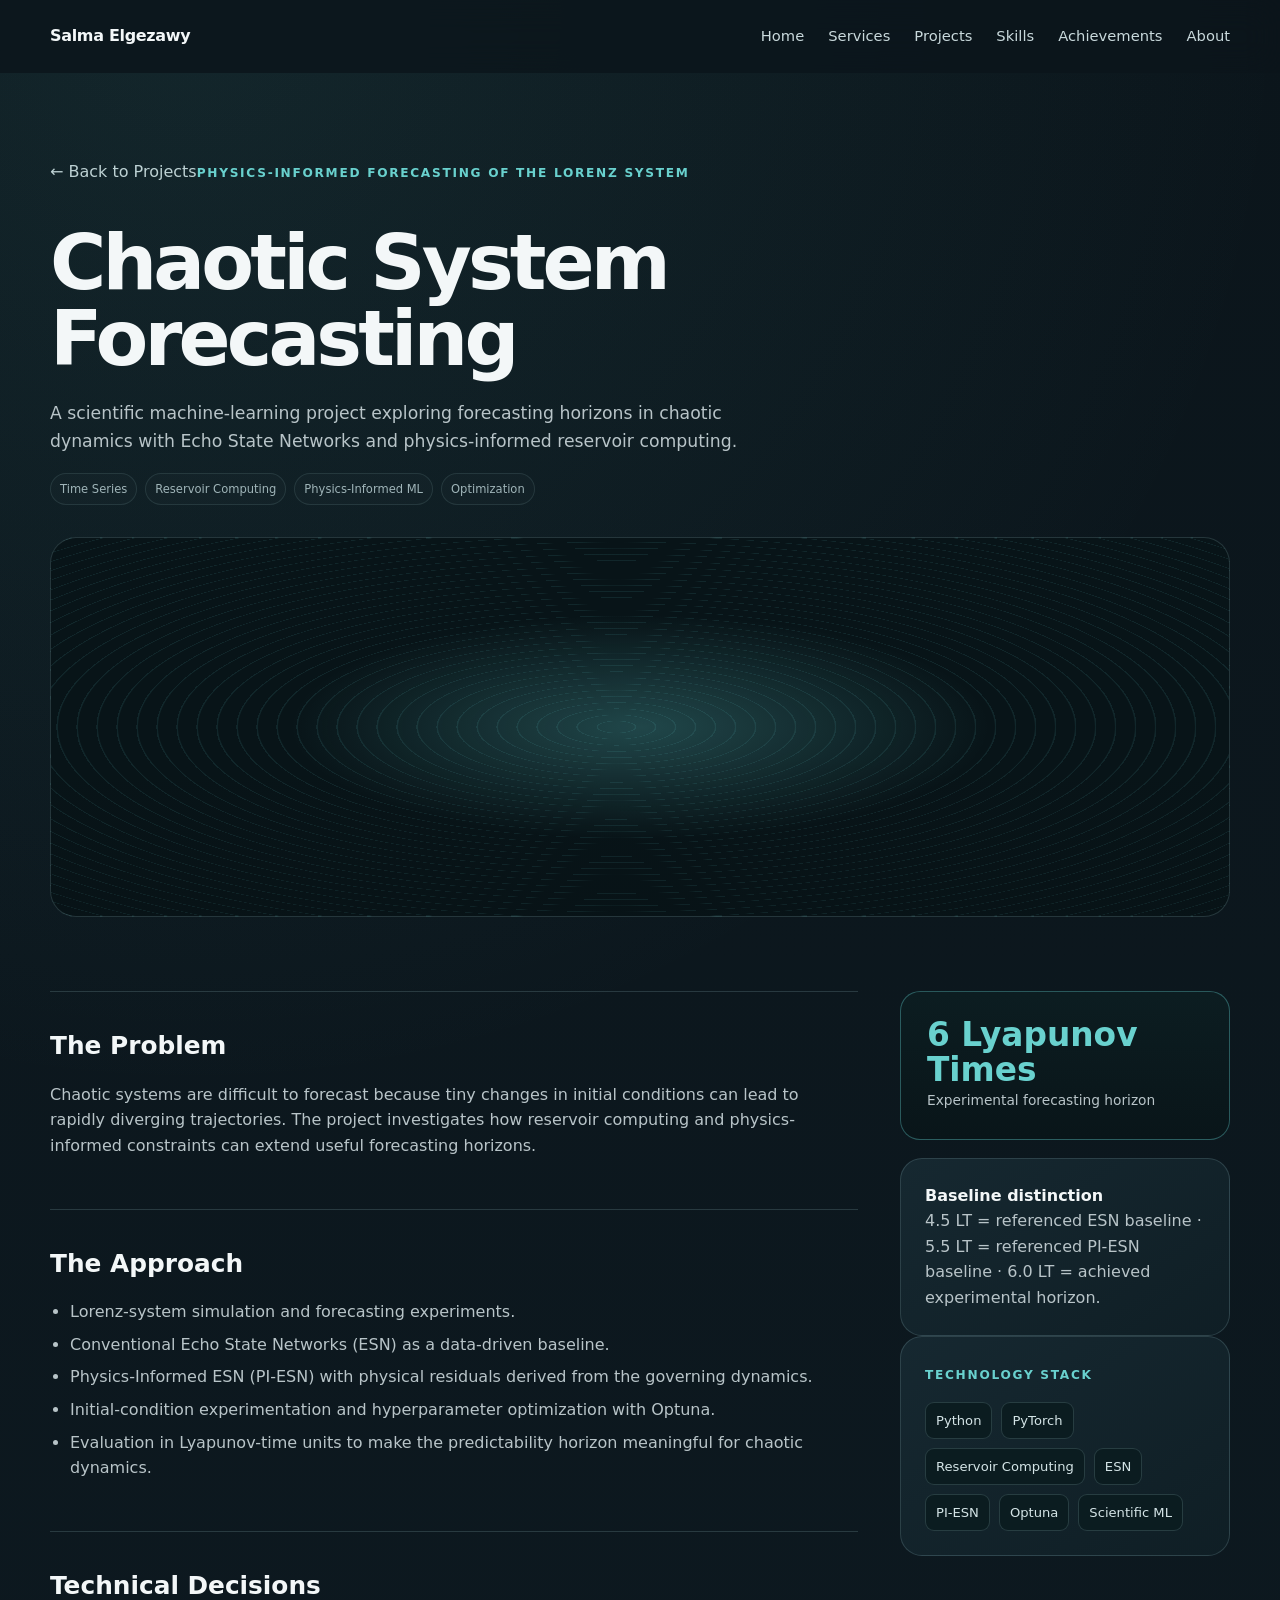
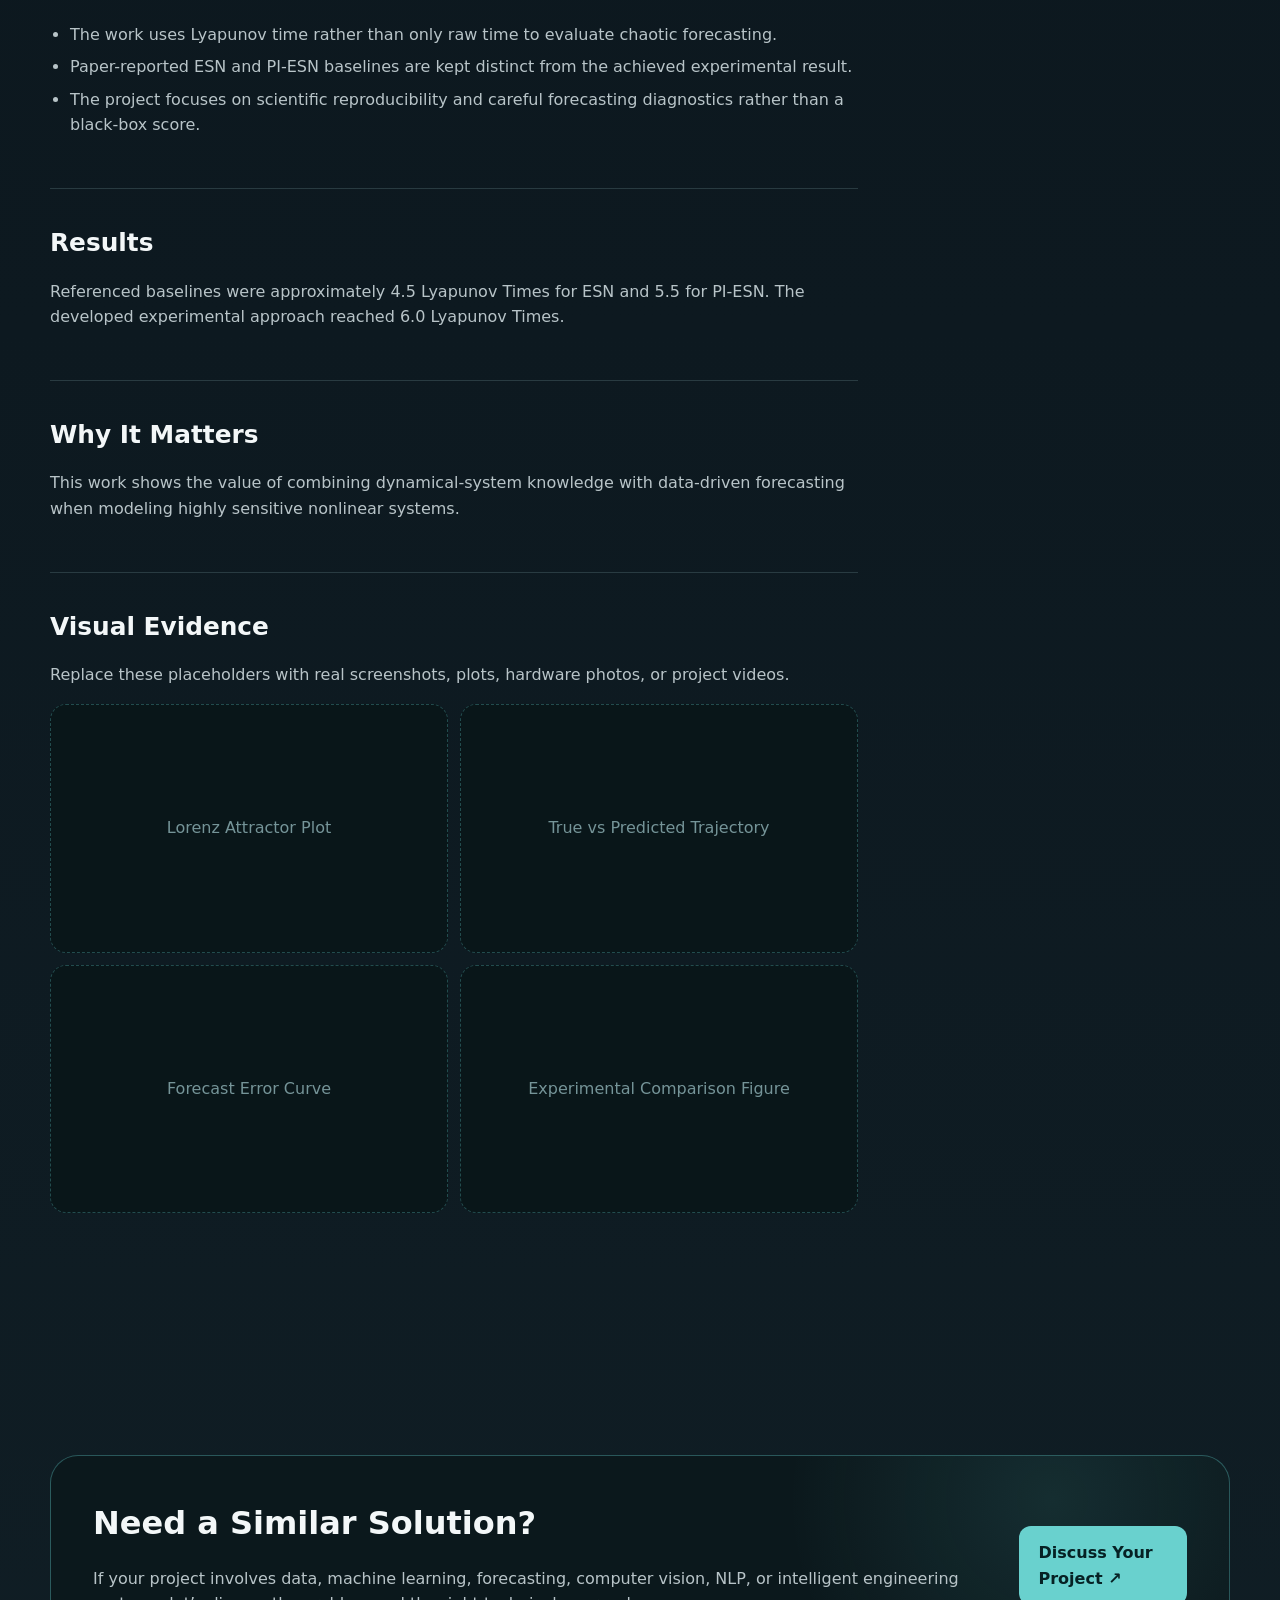
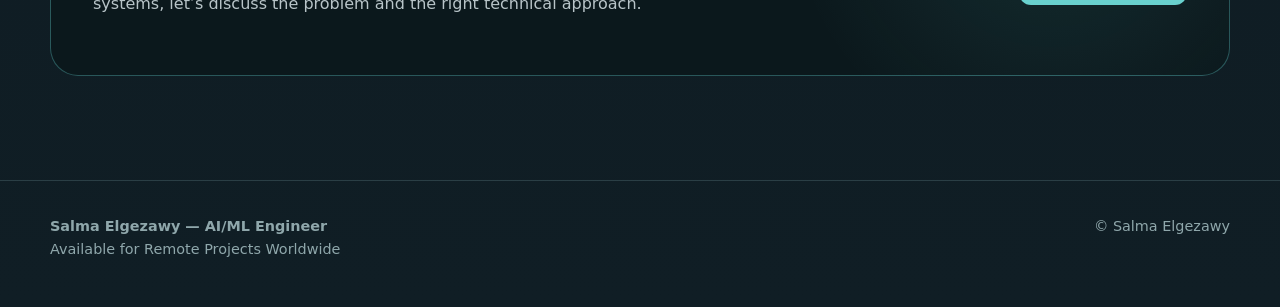
==== projects/chaotic-system-forecasting.html @ a3fce144 "Add complete portfolio website" ====
<!doctype html>
<html lang="en">
<head>
<meta charset="utf-8">
<meta name="viewport" content="width=device-width, initial-scale=1">
<title>Chaotic System Forecasting | Salma Elgezawy</title>
<meta name="description" content="A scientific machine-learning project exploring forecasting horizons in chaotic dynamics with Echo State Networks and physics-informed reservoir computing.">
<meta property="og:title" content="Chaotic System Forecasting | Salma Elgezawy">
<meta property="og:description" content="A scientific machine-learning project exploring forecasting horizons in chaotic dynamics with Echo State Networks and physics-informed reservoir computing.">
<meta property="og:type" content="website">
<meta name="theme-color" content="#071013">
<link rel="stylesheet" href="../assets/style.css">
</head>
<body>
<nav class="nav"><div class="container nav-inner">
<a class="brand" href="../index.html#home">Salma Elgezawy</a>
<button class="menu-btn" aria-label="Toggle navigation">Menu</button>
<div class="nav-links">
<a href="../index.html#home">Home</a><a href="../index.html#services">Services</a><a href="../index.html#projects">Projects</a><a href="../index.html#skills">Skills</a><a href="../index.html#achievements">Achievements</a><a href="../index.html#about">About</a>
</div></div></nav><main><section class="case-head"><div class="container"><a class="back" href="../index.html#projects">← Back to Projects</a><span class="eyebrow">Physics-Informed Forecasting of the Lorenz System</span><h1>Chaotic System Forecasting</h1><p class="lead">A scientific machine-learning project exploring forecasting horizons in chaotic dynamics with Echo State Networks and physics-informed reservoir computing.</p><div class="tags"><span class="tag">Time Series</span><span class="tag">Reservoir Computing</span><span class="tag">Physics-Informed ML</span><span class="tag">Optimization</span></div><div class="case-visual cover cover-chaos"></div></div></section>
<section class="section" style="padding-top:30px"><div class="container case-layout"><div><section class="case-section"><h2>The Problem</h2><p class="muted">Chaotic systems are difficult to forecast because tiny changes in initial conditions can lead to rapidly diverging trajectories. The project investigates how reservoir computing and physics-informed constraints can extend useful forecasting horizons.</p></section><section class="case-section"><h2>The Approach</h2><ul><li>Lorenz-system simulation and forecasting experiments.</li><li>Conventional Echo State Networks (ESN) as a data-driven baseline.</li><li>Physics-Informed ESN (PI-ESN) with physical residuals derived from the governing dynamics.</li><li>Initial-condition experimentation and hyperparameter optimization with Optuna.</li><li>Evaluation in Lyapunov-time units to make the predictability horizon meaningful for chaotic dynamics.</li></ul></section><section class="case-section"><h2>Technical Decisions</h2><ul><li>The work uses Lyapunov time rather than only raw time to evaluate chaotic forecasting.</li><li>Paper-reported ESN and PI-ESN baselines are kept distinct from the achieved experimental result.</li><li>The project focuses on scientific reproducibility and careful forecasting diagnostics rather than a black-box score.</li></ul></section><section class="case-section"><h2>Results</h2><p class="muted">Referenced baselines were approximately 4.5 Lyapunov Times for ESN and 5.5 for PI-ESN. The developed experimental approach reached 6.0 Lyapunov Times.</p></section><section class="case-section"><h2>Why It Matters</h2><p class="muted">This work shows the value of combining dynamical-system knowledge with data-driven forecasting when modeling highly sensitive nonlinear systems.</p></section><section class="case-section"><h2>Visual Evidence</h2><p class="muted">Replace these placeholders with real screenshots, plots, hardware photos, or project videos.</p><div class="media-grid"><div class="media-ph">Lorenz Attractor Plot</div><div class="media-ph">True vs Predicted Trajectory</div><div class="media-ph">Forecast Error Curve</div><div class="media-ph">Experimental Comparison Figure</div></div></section></div><aside class="sidebar"><div class="metric"><strong>6 Lyapunov Times</strong><span>Experimental forecasting horizon</span></div><div class="card" style="margin-top:14px"><strong>Baseline distinction</strong><p class="muted">4.5 LT = referenced ESN baseline · 5.5 LT = referenced PI-ESN baseline · 6.0 LT = achieved experimental horizon.</p></div><div class="card"><span class="eyebrow">Technology Stack</span><div class="chips"><span class="chip">Python</span><span class="chip">PyTorch</span><span class="chip">Reservoir Computing</span><span class="chip">ESN</span><span class="chip">PI-ESN</span><span class="chip">Optuna</span><span class="chip">Scientific ML</span></div></div></aside></div></section>
<section class="section"><div class="container"><div class="cta"><div><h2>Need a Similar Solution?</h2><p class="muted">If your project involves data, machine learning, forecasting, computer vision, NLP, or intelligent engineering systems, let’s discuss the problem and the right technical approach.</p></div><a class="btn btn-primary" href="https://golance.com/freelancer/salma.elgezawy" target="_blank" rel="noopener">Discuss Your Project ↗</a></div></div></section></main>
<footer class="footer"><div class="container footer-inner"><div><strong>Salma Elgezawy — AI/ML Engineer</strong><br>Available for Remote Projects Worldwide</div><div>© Salma Elgezawy</div></div></footer>
<script src="../assets/site.js"></script></body></html>
---- assets/style.css ----
:root{
  --bg:#0B151B;
  --panel:#111F27;
  --panel-2:#172932;

  --text:#F3F7F8;
  --muted:#B8C4C8;

  --line:rgba(164,210,215,.18);

  --accent:#69D1CE;
  --accent-2:#9BE5E2;

  --shadow:0 24px 70px rgba(0,0,0,.20);

  --radius:22px;
  --max:1180px;
}


/* =========================================================
   BASE
========================================================= */

*{
  box-sizing:border-box;
}

html{
  scroll-behavior:smooth;
}

body{
  margin:0;

  background:
    radial-gradient(
      circle at 15% 0%,
      rgba(103,213,209,.09),
      transparent 30%
    ),
    linear-gradient(
      180deg,
      #0B151B 0%,
      #0D1920 55%,
      #101E25 100%
    );

  color:var(--text);

  font-family:
    Inter,
    ui-sans-serif,
    system-ui,
    -apple-system,
    BlinkMacSystemFont,
    "Segoe UI",
    sans-serif;

  line-height:1.6;
}

a{
  color:inherit;
  text-decoration:none;
}

.container{
  width:min(var(--max), calc(100% - 40px));
  margin-inline:auto;
}

.section{
  padding:104px 0;
}

.eyebrow{
  color:var(--accent);
  text-transform:uppercase;
  letter-spacing:.14em;
  font-size:.76rem;
  font-weight:800;
}

.section-title{
  font-size:clamp(2rem,4.5vw,4rem);
  line-height:1.02;
  margin:.45rem 0 1rem;
  letter-spacing:-.045em;
}

.section-sub{
  max-width:720px;
  color:var(--muted);
  font-size:1.03rem;
}

.muted{
  color:var(--muted);
}


/* =========================================================
   SECTION SUBTITLES
========================================================= */

#services .section-sub{
  max-width:1000px;
}

#projects .section-sub{
  max-width:none;
  width:100%;
}


/* =========================================================
   NAVBAR
========================================================= */

.nav{
  position:sticky;
  top:0;
  z-index:50;

  border-bottom:1px solid transparent;

  background:rgba(11,21,27,.82);
  backdrop-filter:blur(16px);
}

.nav.scrolled{
  border-color:var(--line);
}

.nav-inner{
  height:72px;

  display:flex;
  align-items:center;
  justify-content:space-between;

  gap:24px;
}

.brand{
  font-weight:800;
  letter-spacing:-.02em;
}

.nav-links{
  display:flex;
  gap:24px;

  font-size:.92rem;
  color:#c9d9dc;
}

.nav-links a:hover{
  color:var(--accent);
}

.menu-btn{
  display:none;

  background:none;
  border:1px solid var(--line);
  color:var(--text);

  padding:8px 10px;
  border-radius:10px;
}


/* =========================================================
   INTRO
========================================================= */

.intro{
  padding:60px 0 55px;
}

.intro-grid{
  display:flex;
  align-items:center;
  justify-content:space-between;

  gap:70px;
}

.intro-content{
  flex:1 1 0;
  min-width:0;
}

.availability{
  display:inline-flex;
  align-items:center;

  gap:8px;

  padding:8px 12px;

  border:1px solid var(--line);
  border-radius:999px;

  color:#cfe5e6;
  font-size:.84rem;
}

.dot{
  width:8px;
  height:8px;

  border-radius:50%;

  background:var(--accent);

  box-shadow:
    0 0 16px rgba(110,231,231,.75);
}


/* =========================================================
   MAIN HEADLINE
========================================================= */

h1{
  max-width:760px;

  font-size:clamp(3rem,5vw,5rem);
  line-height:1;

  letter-spacing:-.05em;

  margin:22px 0;
}

.lead{
  max-width:720px;

  font-size:1.08rem;
  color:var(--muted);
}

.actions{
  display:flex;
  flex-wrap:wrap;

  gap:12px;

  margin-top:30px;
}


/* =========================================================
   BUTTONS
========================================================= */

.btn{
  display:inline-flex;
  align-items:center;
  justify-content:center;

  gap:10px;

  padding:13px 18px;

  border-radius:12px;
  border:1px solid var(--line);

  font-weight:750;

  transition:
    transform .2s ease,
    border-color .2s ease,
    background .2s ease;
}

.btn-primary{
  background:var(--accent);
  color:#062124;

  border-color:transparent;
}

.btn:hover{
  transform:translateY(-2px);
}

.btn-secondary:hover{
  border-color:rgba(110,231,231,.5);
}


/* =========================================================
   PORTRAIT
========================================================= */

.portrait{
  flex:0 0 360px;

  width:360px;

  aspect-ratio:4 / 5;

  border-radius:30px;

  overflow:hidden;

  background:#101b20;

  border:1px solid rgba(105,209,206,.18);

  box-shadow:
    0 30px 80px rgba(0,0,0,.22),
    0 0 0 1px rgba(255,255,255,.02);
}

.portrait img{
  width:100%;
  height:100%;

  object-fit:cover;
  object-position:center top;

  display:block;
}


/* =========================================================
   EXPERTISE
========================================================= */

.expertise{
  display:grid;

  grid-template-columns:repeat(6,1fr);

  gap:10px;

  padding:18px;

  border:1px solid var(--line);
  border-radius:18px;

  background:rgba(11,23,27,.55);
}

.expertise span{
  font-size:.86rem;
  text-align:center;
  color:#c7d7d9;
}


/* =========================================================
   GENERIC CARDS
========================================================= */

.grid-3{
  display:grid;

  grid-template-columns:repeat(3,1fr);

  gap:18px;
}

.card{
  border:1px solid var(--line);

  background:
    linear-gradient(
      145deg,
      rgba(23,41,50,.95),
      rgba(16,31,38,.95)
    );

  border-radius:var(--radius);

  padding:24px;

  transition:
    transform .25s ease,
    border-color .25s ease;
}

.card:hover{
  transform:translateY(-4px);

  border-color:rgba(110,231,231,.36);
}

.card h3{
  margin:8px 0;

  font-size:1.18rem;
}

.card p{
  margin:0;

  color:var(--muted);
}


/* =========================================================
   SERVICES
========================================================= */

#services .grid-3{
  align-items:stretch;
}

#services .card{
  min-height:220px;
}


/* =========================================================
   PROJECT GRID
========================================================= */

.projects-grid{
  display:grid;

  grid-template-columns:repeat(12,1fr);

  gap:18px;

  margin-top:38px;
}


/* =========================================================
   NORMAL PROJECT CARDS
========================================================= */

.project-card{
  grid-column:span 6;

  min-width:0;

  border:1px solid var(--line);

  background:var(--panel);

  border-radius:24px;

  overflow:hidden;

  display:flex;
  flex-direction:column;

  transition:
    transform .25s ease,
    border-color .25s ease;
}

.project-card:hover{
  transform:translateY(-4px);

  border-color:rgba(110,231,231,.38);
}

.project-card .project-copy{
  flex:1;
}


/* =========================================================
   FEATURED PROJECT — TWINSIGHT
========================================================= */

.project-card.featured{
  grid-column:span 12;

  display:grid;

  grid-template-columns:minmax(0,1.15fr) minmax(0,.85fr);

  min-width:0;
}


/*
  IMPORTANT:
  Featured image is NOT forced to 16:9.
  It fills its grid column naturally.
*/

.project-card.featured .cover{
  aspect-ratio:auto;

  min-height:400px;
  height:100%;

  min-width:0;
}


/* TwinSight image */

.project-card.featured .project-image img{
  width:100%;
  height:100%;

  object-fit:cover;
  object-position:center;

  display:block;
}


/* Featured text area */

.featured .project-copy{
  min-width:0;

  padding:42px 36px;

  display:flex;
  flex-direction:column;
  justify-content:center;

  align-self:stretch;
}

.featured .project-copy h3{
  font-size:2.1rem;
  line-height:1.1;

  margin:0 0 14px;
}

.featured .project-copy p{
  margin:0 0 18px;
}

.featured .project-copy .tags{
  margin:0 0 18px;
}


/* =========================================================
   NORMAL PROJECT COVERS
========================================================= */

.project-card:not(.featured) .cover{
  position:relative;

  width:100%;

  aspect-ratio:16 / 9;

  min-height:0;

  overflow:hidden;

  background:#0a1518;
}


/*
  Generic project image rule.
  This was missing before.
*/

.project-card:not(.featured) .project-image img{
  width:100%;
  height:100%;

  display:block;

  object-fit:cover;
  object-position:center;
}


/* =========================================================
   CHAOTIC SYSTEM IMAGE
========================================================= */

/*
  Move crop downward so the Lorenz attractor,
  not only the equations, becomes the focal point.
*/

.cover-chaotic-img img{
  object-position:42% 68% !important;
}


/* =========================================================
   GENERIC COVER OVERLAY
========================================================= */

.cover{
  position:relative;

  overflow:hidden;

  background:#0a1518;
}

.cover::after{
  content:"";

  position:absolute;
  inset:0;

  pointer-events:none;

  background:
    linear-gradient(
      180deg,
      transparent 55%,
      rgba(5,11,13,.12) 100%
    );
}


/* =========================================================
   OLD CONCEPTUAL COVERS
   Used until replaced with real/custom images
========================================================= */

/* TwinSight old fallback */

.cover-industrial{
  background:
    radial-gradient(
      circle at 68% 40%,
      rgba(110,231,231,.28),
      transparent 20%
    ),
    linear-gradient(
      135deg,
      #0d252a,
      #092027 46%,
      #091416
    );
}


/* Chaos fallback */

.cover-chaos{
  background:
    radial-gradient(
      ellipse at 50% 50%,
      rgba(110,231,231,.24),
      transparent 42%
    ),
    repeating-radial-gradient(
      ellipse at 48% 50%,
      transparent 0 18px,
      rgba(110,231,231,.09) 19px 20px
    ),
    #081418;
}


/* Machinery */

/* Predictive Maintenance Model Cover */

.cover-machinery{
  position:relative;
  overflow:hidden;
  background:#0a171a;
}

.cover-machinery img{
  width:100%;
  height:100%;
  display:block;

  object-fit:cover;
  object-position:center center;
}

/* Remove old FFT placeholder */
.cover-machinery::before{
  content:none;
}

/* Keep overlay extremely subtle */
.cover-machinery::after{
  background:
    linear-gradient(
      180deg,
      rgba(5,11,13,0) 65%,
      rgba(5,11,13,.15) 100%
    );
}

/* Oil Spill Semantic Segmentation Cover */

.cover-ocean{
  position:relative;
  overflow:hidden;
  background:#0a171a;
}

.cover-ocean img{
  width:100%;
  height:100%;
  display:block;

  object-fit:cover;
  object-position:center center;
}

/* Very subtle overlay only */
.cover-ocean::after{
  content:"";
  position:absolute;
  inset:0;
  pointer-events:none;

  background:
    linear-gradient(
      180deg,
      rgba(5,11,13,0) 75%,
      rgba(5,11,13,.10) 100%
    );
}


/* Resume Screening */

.cover-documents{
  position:relative;
  overflow:hidden;
  background:#0a1518;
}

.cover-documents img{
  width:100%;
  height:100%;
  display:block;

  object-fit:cover;
  object-position:center center;
}

/* Remove the old CV → NLP → CATEGORY placeholder */
.cover-documents::before{
  content:none;
}

/* =========================
   WEATHER PROJECT IMAGE
========================= */

.cover-weather{
  position:relative;
  overflow:hidden;
  background:#0a1518;
}

.cover-weather img{
  width:100%;
  height:100%;
  display:block;

  object-fit:cover;
  object-position:center center;
}

/* Keep overlay very subtle */
.cover-weather::after{
  background:
    linear-gradient(
      180deg,
      transparent 70%,
      rgba(5,11,13,.18) 100%
    );
}


/* =========================
   SKIN CANCER PROJECT IMAGE
========================= */

.cover-medical{
  position:relative;
  overflow:hidden;
  background:#0a1518;
}

.cover-medical img{
  width:100%;
  height:100%;
  display:block;

  object-fit:cover;
  object-position:center center;
}

/* Keep overlay subtle */
.cover-medical::after{
  background:
    linear-gradient(
      180deg,
      transparent 72%,
      rgba(5,11,13,.14) 100%
    );
}


/* =========================================================
   PROJECT COPY
========================================================= */

.project-copy{
  padding:26px 28px 30px;
}

.project-copy h3{
  font-size:1.5rem;
  line-height:1.15;

  margin:0 0 12px;
}

.project-copy p{
  margin:0;

  color:var(--muted);
}


/* =========================================================
   PROJECT TAGS
========================================================= */

.tags{
  display:flex;
  flex-wrap:wrap;

  gap:8px;

  margin:16px 0;
}

.tag{
  padding:6px 9px;

  border-radius:999px;

  border:1px solid rgba(164,210,215,.12);

  font-size:.72rem;

  color:#9fb4b8;

  background:rgba(255,255,255,.015);
}

.arrow{
  color:var(--accent);

  font-weight:800;
}


/* =========================================================
   SKILLS
========================================================= */

.skill-groups{
  display:grid;

  grid-template-columns:repeat(2,1fr);

  gap:18px;

  margin-top:30px;
}

.chips{
  display:flex;
  flex-wrap:wrap;

  gap:9px;

  margin-top:16px;
}

.chip{
  padding:7px 10px;

  border-radius:9px;

  background:#0b1c20;

  border:1px solid var(--line);

  font-size:.82rem;

  color:#d4e4e6;
}


/* =========================================================
   ACHIEVEMENTS
========================================================= */

.achievement{
  display:grid;

  grid-template-columns:1.1fr .9fr;

  gap:20px;

  padding:30px;

  border:1px solid rgba(110,231,231,.28);

  border-radius:26px;

  background:
    radial-gradient(
      circle at 85% 20%,
      rgba(110,231,231,.09),
      transparent 28%
    ),
    var(--panel);
}

.stats{
  display:grid;

  grid-template-columns:repeat(3,1fr);

  gap:12px;
}

.stat{
  padding:20px;

  border:1px solid var(--line);

  border-radius:16px;

  background:#0b171b;
}

.stat strong{
  display:block;

  font-size:1.45rem;

  color:var(--accent);
}


/* =========================================================
   ABOUT
========================================================= */

#about{
  padding:72px 0 68px;
}

.about-grid{
  display:grid;

  grid-template-columns:1.15fr .85fr;

  gap:36px;

  align-items:start;
}

.evaluation{
  padding:24px;

  border:1px solid var(--line);

  border-radius:22px;

  background:var(--panel);

  align-self:start;
}

.eval-row{
  display:flex;

  justify-content:space-between;

  padding:10px 0;

  border-bottom:1px solid var(--line);
}

.eval-row:last-child{
  border-bottom:0;
}


/* =========================================================
   CTA
========================================================= */

.cta{
  padding:42px;

  border:1px solid rgba(110,231,231,.3);

  border-radius:28px;

  background:
    radial-gradient(
      circle at 85% 20%,
      rgba(110,231,231,.1),
      transparent 26%
    ),
    #0b181c;

  display:flex;

  justify-content:space-between;
  align-items:center;

  gap:20px;
}

.cta h2{
  margin:0 0 8px;

  font-size:2rem;
}


/* =========================================================
   FOOTER
========================================================= */

.footer{
  padding:34px 0 46px;

  border-top:1px solid var(--line);

  color:#8fa7ab;

  font-size:.9rem;
}

.footer-inner{
  display:flex;

  justify-content:space-between;

  gap:20px;

  flex-wrap:wrap;
}


/* =========================================================
   CASE STUDIES
========================================================= */

.case-head{
  padding:86px 0 44px;
}

.case-head h1{
  font-size:clamp(2.8rem,6vw,5.7rem);

  max-width:980px;
}

.case-layout{
  display:grid;

  grid-template-columns:1fr 330px;

  gap:42px;
}

.case-section{
  padding:34px 0;

  border-top:1px solid var(--line);
}

.case-section h2{
  font-size:1.55rem;

  margin:0 0 14px;
}

.case-section ul{
  padding-left:20px;

  color:var(--muted);
}

.case-section li{
  margin:7px 0;
}

.metric{
  padding:26px;

  border:1px solid rgba(110,231,231,.32);

  border-radius:20px;

  background:
    linear-gradient(
      180deg,
      #0c1d21,
      #091519
    );

  margin-bottom:18px;
}

.metric strong{
  display:block;

  font-size:2.05rem;

  color:var(--accent);

  line-height:1.05;
}

.metric span{
  color:var(--muted);

  font-size:.86rem;
}

.sidebar{
  position:sticky;

  top:96px;

  height:max-content;
}

.media-grid{
  display:grid;

  grid-template-columns:repeat(2,1fr);

  gap:12px;
}

.media-ph{
  aspect-ratio:16 / 10;

  border:1px dashed rgba(110,231,231,.26);

  border-radius:16px;

  display:grid;

  place-items:center;

  color:#759498;

  text-align:center;

  padding:16px;

  background:#091619;
}

.back{
  display:inline-flex;

  gap:8px;

  color:#bdd1d3;

  margin-bottom:18px;
}

.kicker{
  color:var(--accent);

  font-weight:800;
}

.case-visual{
  min-height:380px;

  border-radius:26px;

  border:1px solid var(--line);

  overflow:hidden;

  margin-top:32px;
}


/* =========================================================
   TABLET
========================================================= */

@media(max-width:900px){

  .intro-grid{
    flex-direction:column;

    align-items:flex-start;

    gap:40px;
  }

  .portrait{
    width:min(100%,380px);

    flex:none;

    align-self:center;
  }


  /* ABOUT */

  .about-grid{
    grid-template-columns:1fr;

    gap:28px;
  }


  /* ACHIEVEMENTS / CASE */

  .achievement,
  .case-layout{
    grid-template-columns:1fr;
  }


  /* EXPERTISE */

  .expertise{
    grid-template-columns:repeat(3,1fr);
  }


  /* SERVICES */

  .grid-3{
    grid-template-columns:1fr 1fr;
  }


  /* PROJECTS */

  .project-card,
  .project-card.featured{
    grid-column:span 12;
  }

  .project-card.featured{
    display:flex;
    flex-direction:column;
  }

  .project-card.featured .cover{
    width:100%;

    aspect-ratio:16 / 9;

    min-height:0;
    height:auto;
  }

  .project-card.featured .project-image img{
    width:100%;
    height:100%;

    object-fit:cover;
  }

  .featured .project-copy{
    padding:28px;

    display:block;
  }


  /* SKILLS */

  .skill-groups{
    grid-template-columns:1fr;
  }


  /* CASE SIDEBAR */

  .sidebar{
    position:static;
  }


  /* CTA */

  .cta{
    align-items:flex-start;

    flex-direction:column;
  }


  /* SECTION SUBTITLES */

  #services .section-sub,
  #projects .section-sub{
    max-width:720px;
  }
}


/* =========================================================
   MOBILE
========================================================= */

@media(max-width:680px){

  .container{
    width:min(
      calc(100% - 26px),
      var(--max)
    );
  }

  .section{
    padding:76px 0;
  }

  .intro{
    padding-top:48px;
  }


  /* NAV */

  .nav-links{
    display:none;

    position:absolute;

    top:72px;
    left:13px;
    right:13px;

    flex-direction:column;

    padding:18px;

    background:#081519;

    border:1px solid var(--line);

    border-radius:16px;
  }

  .nav-links.open{
    display:flex;
  }

  .menu-btn{
    display:block;
  }


  /* INTRO */

  h1{
    font-size:clamp(2.7rem,14vw,4.4rem);
  }

  .actions{
    width:100%;
  }

  .actions .btn{
    width:100%;
  }

  .portrait{
    width:min(100%,340px);
  }


  /* SERVICES */

  .grid-3{
    grid-template-columns:1fr;
  }

  #services .card{
    min-height:0;
  }


  /* EXPERTISE */

  .expertise{
    grid-template-columns:repeat(2,1fr);
  }


  /* ACHIEVEMENTS */

  .stats{
    grid-template-columns:1fr;
  }


  /* MEDIA */

  .media-grid{
    grid-template-columns:1fr;
  }


  /* PROJECTS */

  .project-copy h3,
  .featured .project-copy h3{
    font-size:1.4rem;
  }

  .project-copy,
  .featured .project-copy{
    padding:22px;
  }

  .project-card:not(.featured) .cover,
  .project-card.featured .cover{
    aspect-ratio:16 / 9;
  }
}


/* =========================================================
   REDUCED MOTION
========================================================= */

@media(prefers-reduced-motion:reduce){

  *{
    scroll-behavior:auto !important;
    transition:none !important;
  }
}

#approach{
  padding-top:80px;
  padding-bottom:70px;
}
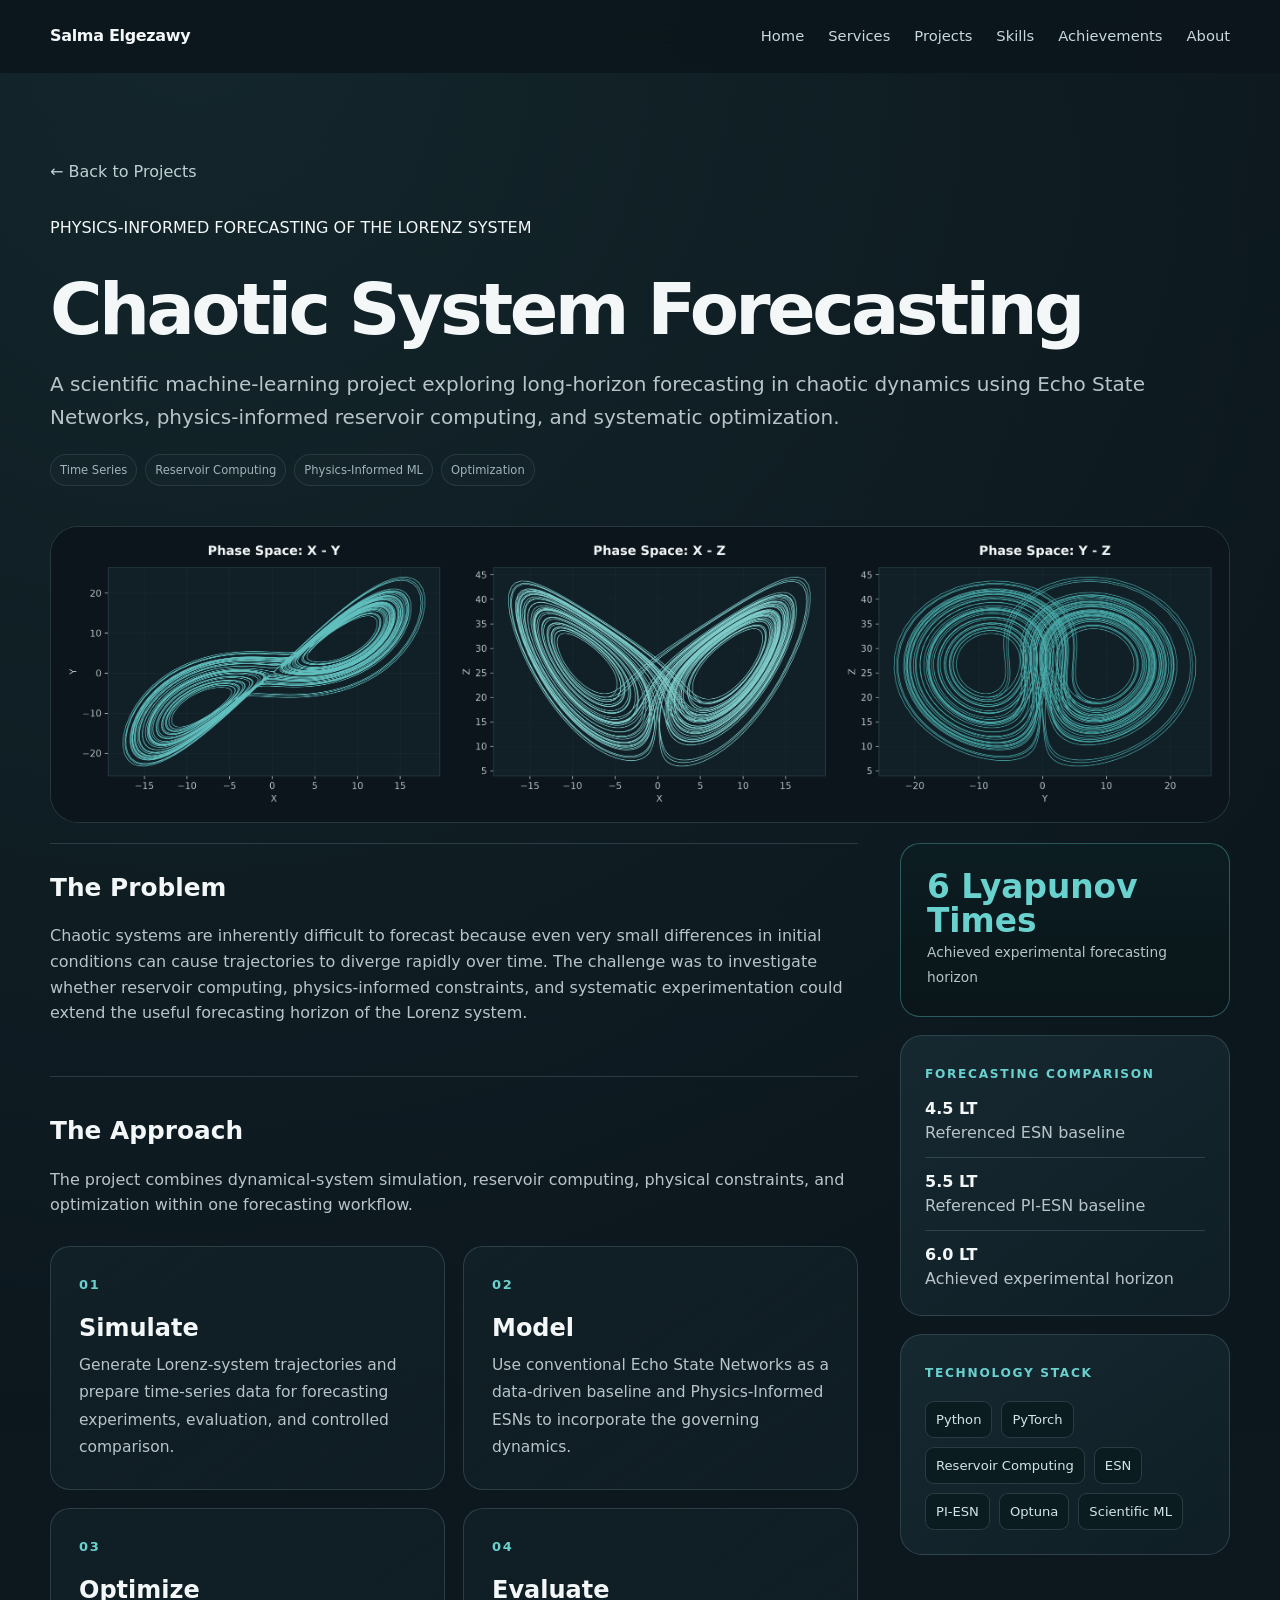
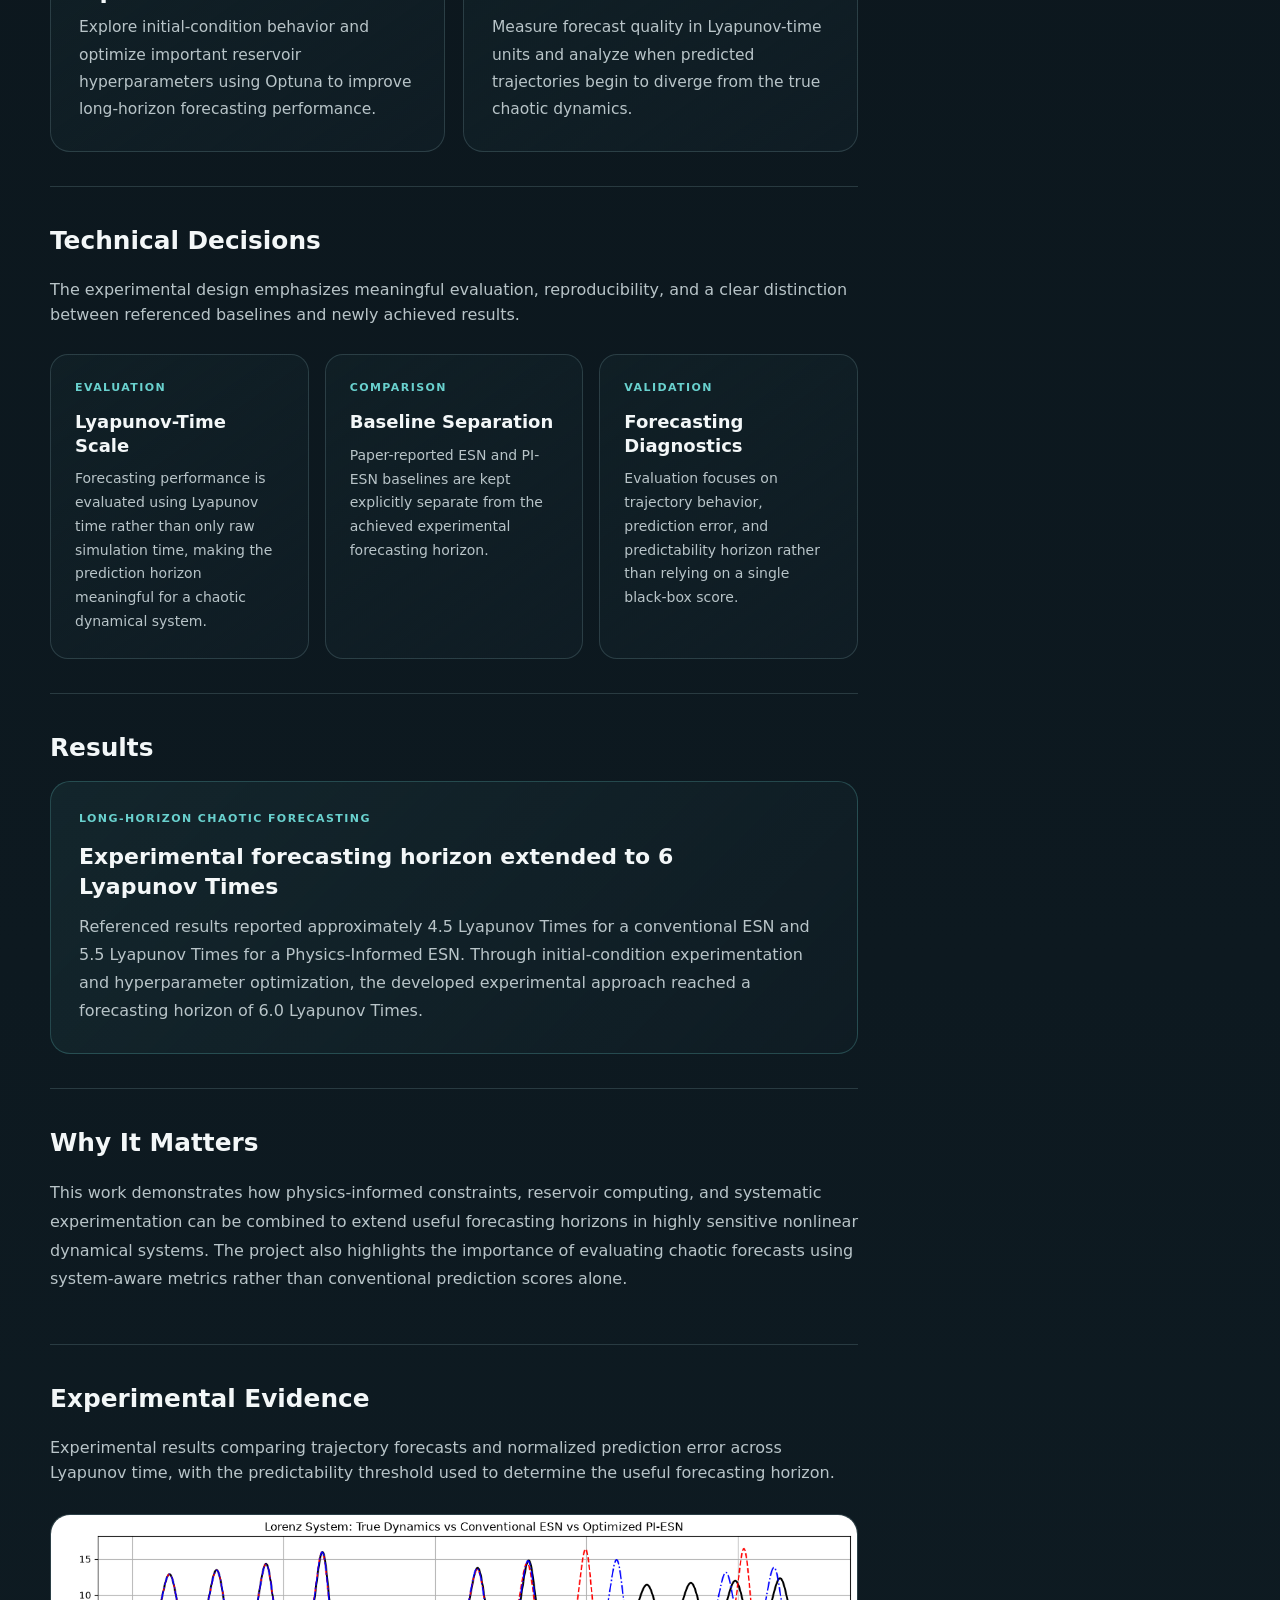
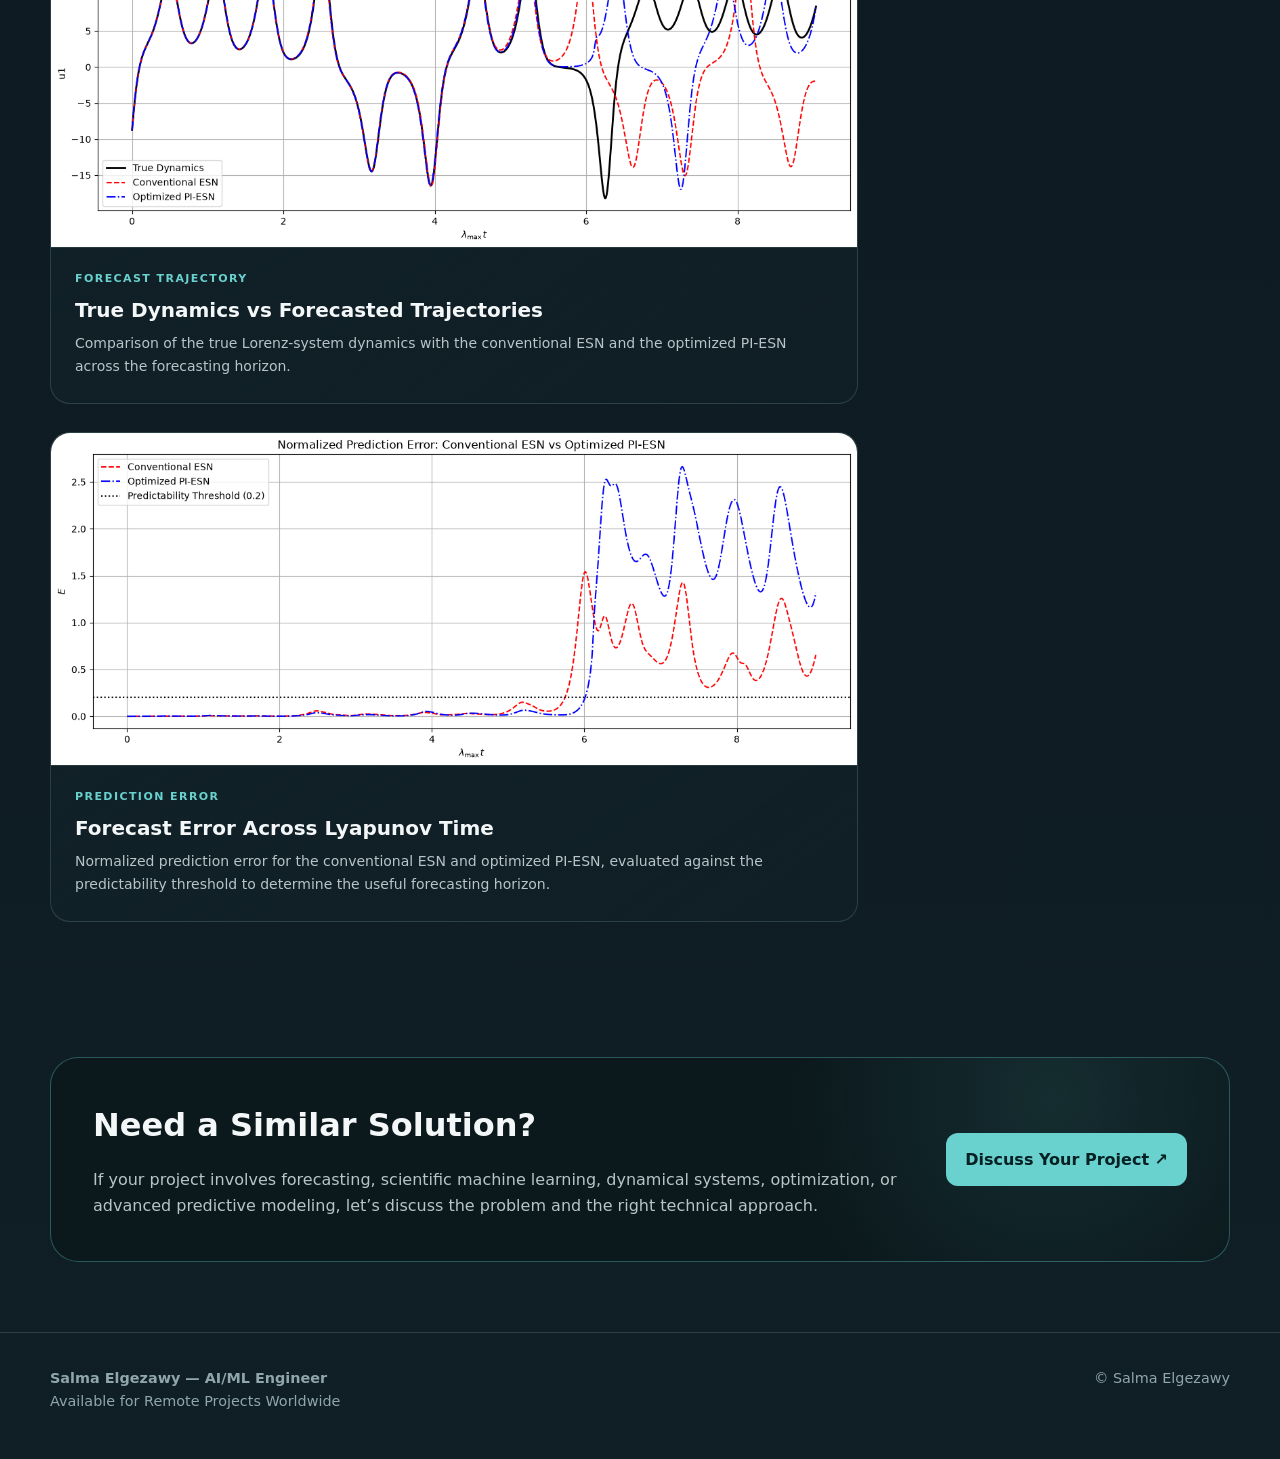
==== commit 7de24aa8: "Add portfolio website" ====
--- a/projects/chaotic-system-forecasting.html
+++ b/projects/chaotic-system-forecasting.html
@@ -1,24 +1,691 @@
 <!doctype html>
 <html lang="en">
+
 <head>
-<meta charset="utf-8">
-<meta name="viewport" content="width=device-width, initial-scale=1">
-<title>Chaotic System Forecasting | Salma Elgezawy</title>
-<meta name="description" content="A scientific machine-learning project exploring forecasting horizons in chaotic dynamics with Echo State Networks and physics-informed reservoir computing.">
-<meta property="og:title" content="Chaotic System Forecasting | Salma Elgezawy">
-<meta property="og:description" content="A scientific machine-learning project exploring forecasting horizons in chaotic dynamics with Echo State Networks and physics-informed reservoir computing.">
-<meta property="og:type" content="website">
-<meta name="theme-color" content="#071013">
-<link rel="stylesheet" href="../assets/style.css">
+    <meta charset="utf-8">
+    <meta name="viewport" content="width=device-width, initial-scale=1">
+
+    <title>Chaotic System Forecasting | Salma Elgezawy</title>
+
+    <meta
+        name="description"
+        content="A scientific machine-learning project exploring long-horizon forecasting in chaotic dynamics using Echo State Networks, physics-informed reservoir computing, and systematic optimization."
+    >
+
+    <meta property="og:title" content="Chaotic System Forecasting | Salma Elgezawy">
+
+    <meta
+        property="og:description"
+        content="A scientific machine-learning project exploring long-horizon forecasting in chaotic dynamics using Echo State Networks, physics-informed reservoir computing, and systematic optimization."
+    >
+
+    <meta property="og:type" content="website">
+    <meta name="theme-color" content="#071013">
+
+    <link rel="stylesheet" href="../assets/style.css">
 </head>
+
+
 <body>
-<nav class="nav"><div class="container nav-inner">
-<a class="brand" href="../index.html#home">Salma Elgezawy</a>
-<button class="menu-btn" aria-label="Toggle navigation">Menu</button>
-<div class="nav-links">
-<a href="../index.html#home">Home</a><a href="../index.html#services">Services</a><a href="../index.html#projects">Projects</a><a href="../index.html#skills">Skills</a><a href="../index.html#achievements">Achievements</a><a href="../index.html#about">About</a>
-</div></div></nav><main><section class="case-head"><div class="container"><a class="back" href="../index.html#projects">← Back to Projects</a><span class="eyebrow">Physics-Informed Forecasting of the Lorenz System</span><h1>Chaotic System Forecasting</h1><p class="lead">A scientific machine-learning project exploring forecasting horizons in chaotic dynamics with Echo State Networks and physics-informed reservoir computing.</p><div class="tags"><span class="tag">Time Series</span><span class="tag">Reservoir Computing</span><span class="tag">Physics-Informed ML</span><span class="tag">Optimization</span></div><div class="case-visual cover cover-chaos"></div></div></section>
-<section class="section" style="padding-top:30px"><div class="container case-layout"><div><section class="case-section"><h2>The Problem</h2><p class="muted">Chaotic systems are difficult to forecast because tiny changes in initial conditions can lead to rapidly diverging trajectories. The project investigates how reservoir computing and physics-informed constraints can extend useful forecasting horizons.</p></section><section class="case-section"><h2>The Approach</h2><ul><li>Lorenz-system simulation and forecasting experiments.</li><li>Conventional Echo State Networks (ESN) as a data-driven baseline.</li><li>Physics-Informed ESN (PI-ESN) with physical residuals derived from the governing dynamics.</li><li>Initial-condition experimentation and hyperparameter optimization with Optuna.</li><li>Evaluation in Lyapunov-time units to make the predictability horizon meaningful for chaotic dynamics.</li></ul></section><section class="case-section"><h2>Technical Decisions</h2><ul><li>The work uses Lyapunov time rather than only raw time to evaluate chaotic forecasting.</li><li>Paper-reported ESN and PI-ESN baselines are kept distinct from the achieved experimental result.</li><li>The project focuses on scientific reproducibility and careful forecasting diagnostics rather than a black-box score.</li></ul></section><section class="case-section"><h2>Results</h2><p class="muted">Referenced baselines were approximately 4.5 Lyapunov Times for ESN and 5.5 for PI-ESN. The developed experimental approach reached 6.0 Lyapunov Times.</p></section><section class="case-section"><h2>Why It Matters</h2><p class="muted">This work shows the value of combining dynamical-system knowledge with data-driven forecasting when modeling highly sensitive nonlinear systems.</p></section><section class="case-section"><h2>Visual Evidence</h2><p class="muted">Replace these placeholders with real screenshots, plots, hardware photos, or project videos.</p><div class="media-grid"><div class="media-ph">Lorenz Attractor Plot</div><div class="media-ph">True vs Predicted Trajectory</div><div class="media-ph">Forecast Error Curve</div><div class="media-ph">Experimental Comparison Figure</div></div></section></div><aside class="sidebar"><div class="metric"><strong>6 Lyapunov Times</strong><span>Experimental forecasting horizon</span></div><div class="card" style="margin-top:14px"><strong>Baseline distinction</strong><p class="muted">4.5 LT = referenced ESN baseline · 5.5 LT = referenced PI-ESN baseline · 6.0 LT = achieved experimental horizon.</p></div><div class="card"><span class="eyebrow">Technology Stack</span><div class="chips"><span class="chip">Python</span><span class="chip">PyTorch</span><span class="chip">Reservoir Computing</span><span class="chip">ESN</span><span class="chip">PI-ESN</span><span class="chip">Optuna</span><span class="chip">Scientific ML</span></div></div></aside></div></section>
-<section class="section"><div class="container"><div class="cta"><div><h2>Need a Similar Solution?</h2><p class="muted">If your project involves data, machine learning, forecasting, computer vision, NLP, or intelligent engineering systems, let’s discuss the problem and the right technical approach.</p></div><a class="btn btn-primary" href="https://golance.com/freelancer/salma.elgezawy" target="_blank" rel="noopener">Discuss Your Project ↗</a></div></div></section></main>
-<footer class="footer"><div class="container footer-inner"><div><strong>Salma Elgezawy — AI/ML Engineer</strong><br>Available for Remote Projects Worldwide</div><div>© Salma Elgezawy</div></div></footer>
-<script src="../assets/site.js"></script></body></html>+
+
+<!-- =========================
+     Navigation
+========================= -->
+
+<nav class="nav">
+
+    <div class="container nav-inner">
+
+        <a class="brand" href="../index.html#home">
+            Salma Elgezawy
+        </a>
+
+        <button class="menu-btn" aria-label="Toggle navigation">
+            Menu
+        </button>
+
+        <div class="nav-links">
+            <a href="../index.html#home">Home</a>
+            <a href="../index.html#services">Services</a>
+            <a href="../index.html#projects">Projects</a>
+            <a href="../index.html#skills">Skills</a>
+            <a href="../index.html#achievements">Achievements</a>
+            <a href="../index.html#about">About</a>
+        </div>
+
+    </div>
+
+</nav>
+
+
+<main>
+
+
+    <!-- =========================
+         Case Study Header
+    ========================== -->
+
+    <section class="case-head chaos-case-head">
+
+        <div class="container">
+
+            <div class="case-header-meta">
+
+                <a class="back back-link" href="../index.html#projects">
+                    ← Back to Projects
+                </a>
+
+                <span class="case-eyebrow">
+                    PHYSICS-INFORMED FORECASTING OF THE LORENZ SYSTEM
+                </span>
+
+            </div>
+
+
+            <h1>
+                Chaotic System Forecasting
+            </h1>
+
+
+            <p class="lead case-lead">
+                A scientific machine-learning project exploring long-horizon
+                forecasting in chaotic dynamics using Echo State Networks,
+                physics-informed reservoir computing, and systematic optimization.
+            </p>
+
+
+            <div class="tags">
+
+                <span class="tag">
+                    Time Series
+                </span>
+
+                <span class="tag">
+                    Reservoir Computing
+                </span>
+
+                <span class="tag">
+                    Physics-Informed ML
+                </span>
+
+                <span class="tag">
+                    Optimization
+                </span>
+
+            </div>
+
+
+            <!-- Research Cover -->
+
+            <div class="case-visual chaos-hero-visual">
+                <img
+                    src="../assets/lorenz_phase_space_portfolio.png"
+                    alt="Lorenz system phase-space projections in the X-Y, X-Z, and Y-Z planes"
+                >
+            </div>
+
+        </div>
+
+    </section>
+
+
+    <!-- =========================
+         Case Study Content
+    ========================== -->
+
+    <section class="section chaos-case-content">
+
+        <div class="container case-layout">
+
+
+            <div>
+
+
+                <!-- =========================
+                     Problem
+                ========================== -->
+
+                <section class="case-section">
+
+                    <h2>
+                        The Problem
+                    </h2>
+
+                    <p class="muted">
+                        Chaotic systems are inherently difficult to forecast because
+                        even very small differences in initial conditions can cause
+                        trajectories to diverge rapidly over time. The challenge was
+                        to investigate whether reservoir computing, physics-informed
+                        constraints, and systematic experimentation could extend the
+                        useful forecasting horizon of the Lorenz system.
+                    </p>
+
+                </section>
+
+
+
+                <!-- =========================
+                     Approach
+                ========================== -->
+
+                <section class="case-section">
+
+                    <h2>
+                        The Approach
+                    </h2>
+
+                    <p class="muted approach-intro">
+                        The project combines dynamical-system simulation,
+                        reservoir computing, physical constraints, and
+                        optimization within one forecasting workflow.
+                    </p>
+
+
+                    <div class="workflow-grid">
+
+
+                        <article class="workflow-step">
+
+                            <span class="workflow-number">
+                                01
+                            </span>
+
+                            <h3>
+                                Simulate
+                            </h3>
+
+                            <p>
+                                Generate Lorenz-system trajectories and prepare
+                                time-series data for forecasting experiments,
+                                evaluation, and controlled comparison.
+                            </p>
+
+                        </article>
+
+
+
+                        <article class="workflow-step">
+
+                            <span class="workflow-number">
+                                02
+                            </span>
+
+                            <h3>
+                                Model
+                            </h3>
+
+                            <p>
+                                Use conventional Echo State Networks as a
+                                data-driven baseline and Physics-Informed ESNs
+                                to incorporate the governing dynamics.
+                            </p>
+
+                        </article>
+
+
+
+                        <article class="workflow-step">
+
+                            <span class="workflow-number">
+                                03
+                            </span>
+
+                            <h3>
+                                Optimize
+                            </h3>
+
+                            <p>
+                                Explore initial-condition behavior and optimize
+                                important reservoir hyperparameters using Optuna
+                                to improve long-horizon forecasting performance.
+                            </p>
+
+                        </article>
+
+
+
+                        <article class="workflow-step">
+
+                            <span class="workflow-number">
+                                04
+                            </span>
+
+                            <h3>
+                                Evaluate
+                            </h3>
+
+                            <p>
+                                Measure forecast quality in Lyapunov-time units
+                                and analyze when predicted trajectories begin to
+                                diverge from the true chaotic dynamics.
+                            </p>
+
+                        </article>
+
+
+                    </div>
+
+                </section>
+
+
+
+                <!-- =========================
+                     Technical Decisions
+                ========================== -->
+
+                <section class="case-section">
+
+                    <h2>
+                        Technical Decisions
+                    </h2>
+
+                    <p class="muted decisions-intro">
+                        The experimental design emphasizes meaningful evaluation,
+                        reproducibility, and a clear distinction between referenced
+                        baselines and newly achieved results.
+                    </p>
+
+
+                    <div class="decision-grid">
+
+
+                        <article class="decision-card">
+
+                            <span class="decision-label">
+                                EVALUATION
+                            </span>
+
+                            <h3>
+                                Lyapunov-Time Scale
+                            </h3>
+
+                            <p>
+                                Forecasting performance is evaluated using
+                                Lyapunov time rather than only raw simulation time,
+                                making the prediction horizon meaningful for a
+                                chaotic dynamical system.
+                            </p>
+
+                        </article>
+
+
+
+                        <article class="decision-card">
+
+                            <span class="decision-label">
+                                COMPARISON
+                            </span>
+
+                            <h3>
+                                Baseline Separation
+                            </h3>
+
+                            <p>
+                                Paper-reported ESN and PI-ESN baselines are kept
+                                explicitly separate from the achieved experimental
+                                forecasting horizon.
+                            </p>
+
+                        </article>
+
+
+
+                        <article class="decision-card">
+
+                            <span class="decision-label">
+                                VALIDATION
+                            </span>
+
+                            <h3>
+                                Forecasting Diagnostics
+                            </h3>
+
+                            <p>
+                                Evaluation focuses on trajectory behavior,
+                                prediction error, and predictability horizon
+                                rather than relying on a single black-box score.
+                            </p>
+
+                        </article>
+
+
+                    </div>
+
+                </section>
+
+
+
+                <!-- =========================
+                     Results
+                ========================== -->
+
+                <section class="case-section">
+
+                    <h2>
+                        Results
+                    </h2>
+
+
+                    <div class="result-highlight">
+
+                        <div class="result-copy">
+
+                            <span class="result-label">
+                                LONG-HORIZON CHAOTIC FORECASTING
+                            </span>
+
+                            <h3>
+                                Experimental forecasting horizon extended to
+                                6 Lyapunov Times
+                            </h3>
+
+                            <p>
+                                Referenced results reported approximately
+                                4.5 Lyapunov Times for a conventional ESN and
+                                5.5 Lyapunov Times for a Physics-Informed ESN.
+                                Through initial-condition experimentation and
+                                hyperparameter optimization, the developed
+                                experimental approach reached a forecasting
+                                horizon of 6.0 Lyapunov Times.
+                            </p>
+
+                        </div>
+
+                    </div>
+
+                </section>
+
+
+
+                <!-- =========================
+                     Why It Matters
+                ========================== -->
+
+                <section class="case-section">
+
+                    <h2>
+                        Why It Matters
+                    </h2>
+
+                    <p class="muted why-text">
+                        This work demonstrates how physics-informed constraints,
+                        reservoir computing, and systematic experimentation can
+                        be combined to extend useful forecasting horizons in highly
+                        sensitive nonlinear dynamical systems. The project also
+                        highlights the importance of evaluating chaotic forecasts
+                        using system-aware metrics rather than conventional
+                        prediction scores alone.
+                    </p>
+
+                </section>
+
+
+
+                <!-- =========================
+                     Experimental Evidence
+                ========================== -->
+
+                <section class="case-section chaos-evidence-section">
+
+                    <h2>
+                        Experimental Evidence
+                    </h2>
+
+                    <p class="muted chaos-evidence-intro">
+                        Experimental results comparing trajectory forecasts and normalized prediction error across Lyapunov time, with the predictability threshold used to determine the useful forecasting horizon.                    
+                    </p>
+                    
+                    <div class="chaos-evidence-grid">
+
+                        <!-- Prediction Comparison -->
+
+                        <figure class="chaos-evidence-card">
+
+                            <div class="chaos-evidence-image">
+                                <img
+                                    src="../assets/Chaotic_Prediction.png"
+                                    alt="Comparison of true Lorenz dynamics with conventional ESN and optimized physics-informed ESN predictions"
+                                >
+                            </div>
+
+                            <figcaption>
+
+                                <span class="chaos-evidence-label">
+                                    FORECAST TRAJECTORY
+                                </span>
+
+                                <h3>
+                                    True Dynamics vs Forecasted Trajectories
+                                </h3>
+
+                                <p>
+                                    Comparison of the true Lorenz-system dynamics with the conventional ESN and the optimized PI-ESN across the forecasting horizon.
+                                </p>
+
+                            </figcaption>
+
+                        </figure>
+
+
+                        <!-- Prediction Error -->
+
+                        <figure class="chaos-evidence-card">
+
+                            <div class="chaos-evidence-image">
+                                <img
+                                    src="../assets/chaotic_error.png"
+                                    alt="Normalized prediction error across Lyapunov time for chaotic system forecasting"
+                                >
+                            </div>
+
+                            <figcaption>
+
+                                <span class="chaos-evidence-label">
+                                    PREDICTION ERROR
+                                </span>
+
+                                <h3>
+                                    Forecast Error Across Lyapunov Time
+                                </h3>
+
+                                <p>
+                                    Normalized prediction error for the conventional ESN and optimized PI-ESN, evaluated against the predictability threshold to determine the useful forecasting horizon.
+                                </p>
+
+                            </figcaption>
+
+                        </figure>
+
+                    </div>
+
+                </section>
+
+
+            </div>
+
+
+
+            <!-- =========================
+                 Sidebar
+            ========================== -->
+
+            <aside class="sidebar">
+
+
+                <div class="metric">
+
+                    <strong>
+                        6 Lyapunov Times
+                    </strong>
+
+                    <span>
+                        Achieved experimental forecasting horizon
+                    </span>
+
+                </div>
+
+
+
+                <div class="card">
+
+                    <span class="eyebrow">
+                        Forecasting Comparison
+                    </span>
+
+                    <div class="forecast-comparison">
+
+                        <p class="muted">
+                            <strong>4.5 LT</strong><br>
+                            Referenced ESN baseline
+                        </p>
+
+                        <p class="muted">
+                            <strong>5.5 LT</strong><br>
+                            Referenced PI-ESN baseline
+                        </p>
+
+                        <p class="muted">
+                            <strong>6.0 LT</strong><br>
+                            Achieved experimental horizon
+                        </p>
+
+                    </div>
+
+                </div>
+
+
+
+                <div class="card">
+
+                    <span class="eyebrow">
+                        Technology Stack
+                    </span>
+
+                    <div class="chips">
+
+                        <span class="chip">
+                            Python
+                        </span>
+
+                        <span class="chip">
+                            PyTorch
+                        </span>
+
+                        <span class="chip">
+                            Reservoir Computing
+                        </span>
+
+                        <span class="chip">
+                            ESN
+                        </span>
+
+                        <span class="chip">
+                            PI-ESN
+                        </span>
+
+                        <span class="chip">
+                            Optuna
+                        </span>
+
+                        <span class="chip">
+                            Scientific ML
+                        </span>
+
+                    </div>
+
+                </div>
+
+
+            </aside>
+
+
+        </div>
+
+    </section>
+
+
+
+    <!-- =========================
+         CTA
+    ========================== -->
+
+    <section class="section case-cta-section">
+
+        <div class="container">
+
+            <div class="cta">
+
+
+                <div class="cta-copy">
+
+                    <h2>
+                        Need a Similar Solution?
+                    </h2>
+
+                    <p class="muted">
+                        If your project involves forecasting, scientific machine
+                        learning, dynamical systems, optimization, or advanced
+                        predictive modeling, let’s discuss the problem and the
+                        right technical approach.
+                    </p>
+
+                </div>
+
+
+                <a
+                    class="btn btn-primary"
+                    href="https://golance.com/freelancer/salma.elgezawy"
+                    target="_blank"
+                    rel="noopener"
+                >
+                    Discuss Your Project ↗
+                </a>
+
+
+            </div>
+
+        </div>
+
+    </section>
+
+
+</main>
+
+
+
+<!-- =========================
+     Footer
+========================= -->
+
+<footer class="footer">
+
+    <div class="container footer-inner">
+
+        <div>
+
+            <strong>
+                Salma Elgezawy — AI/ML Engineer
+            </strong>
+
+            <br>
+
+            Available for Remote Projects Worldwide
+
+        </div>
+
+
+        <div>
+            © Salma Elgezawy
+        </div>
+
+    </div>
+
+</footer>
+
+
+<script src="../assets/site.js"></script>
+
+</body>
+
+</html>
--- a/assets/style.css
+++ b/assets/style.css
@@ -1029,12 +1029,48 @@
   gap:20px;
 }
 
+.case-cta-section{
+    padding-top:30px;
+    padding-bottom:60px;
+}
+
+.case-cta-section .btn{
+    width:auto;
+}
+
 .cta h2{
   margin:0 0 8px;
 
   font-size:2rem;
 }
 
+/* =========================================================
+   CASE STUDY CTA
+========================================================= */
+
+.case-cta-section{
+    padding-top:35px;
+    padding-bottom:70px;
+}
+
+.case-cta-section .cta{
+    margin-top:0;
+}
+
+.case-cta-section .cta-copy{
+    min-width:0;
+    flex:1;
+}
+
+.case-cta-section .cta-copy p{
+    max-width:850px;
+    margin-bottom:0;
+}
+
+.case-cta-section .btn{
+    white-space:nowrap;
+    flex-shrink:0;
+}
 
 /* =========================================================
    FOOTER
@@ -1119,7 +1155,7 @@
       #091519
     );
 
-  margin-bottom:18px;
+  margin-bottom:0;
 }
 
 .metric strong{
@@ -1444,6 +1480,20 @@
   .project-card.featured .cover{
     aspect-ratio:16 / 9;
   }
+
+  .case-cta-section{
+    padding-top:25px;
+    padding-bottom:55px;
+  }
+
+  .case-cta-section .cta{
+      padding:28px 24px;
+  }
+
+  .case-cta-section .btn{
+      width:100%;
+      white-space:normal;
+  }
 }
 
 
@@ -1462,4 +1512,2281 @@
 #approach{
   padding-top:80px;
   padding-bottom:70px;
+}
+
+/* =========================================
+   TwinSight Case Study
+========================================= */
+
+
+/* Back link + project category */
+
+.case-header-meta{
+    display:flex;
+    flex-direction:column;
+    align-items:flex-start;
+    gap:12px;
+    margin-bottom:34px;
+}
+
+
+/* Project introduction */
+
+.case-lead{
+    width:100%;
+    max-width:1050px;
+    font-size:20px;
+    line-height:1.65;
+}
+
+
+/* Main demo */
+
+.case-media{
+    width:100%;
+    margin-top:36px;
+    border:1px solid var(--line);
+    border-radius:28px;
+    overflow:hidden;
+    background:#000;
+}
+
+.case-media video{
+    width:100%;
+    height:auto;
+    display:block;
+    object-fit:contain;
+}
+
+
+/* Mobile */
+
+@media (max-width:900px){
+
+    .case-lead{
+        max-width:100%;
+        font-size:18px;
+    }
+
+    .case-media{
+        border-radius:20px;
+    }
+
+}
+
+/* =========================================
+   TwinSight Workflow
+========================================= */
+
+.approach-intro{
+    max-width:880px;
+    margin-bottom:28px;
+}
+
+
+/* Workflow container */
+
+.workflow-grid{
+    display:grid;
+    grid-template-columns:repeat(2, minmax(0, 1fr));
+    gap:18px;
+}
+
+
+/* Individual step */
+
+.workflow-step{
+    position:relative;
+
+    padding:28px;
+
+    border:1px solid var(--line);
+    border-radius:20px;
+
+    background:
+        linear-gradient(
+            145deg,
+            rgba(105,209,206,.045),
+            rgba(17,31,39,.72)
+        );
+
+    transition:
+        transform .25s ease,
+        border-color .25s ease,
+        background .25s ease;
+}
+
+
+.workflow-step:hover{
+    transform:translateY(-4px);
+
+    border-color:rgba(105,209,206,.36);
+
+    background:
+        linear-gradient(
+            145deg,
+            rgba(105,209,206,.08),
+            rgba(17,31,39,.9)
+        );
+}
+
+
+/* Step number */
+
+.workflow-number{
+    display:block;
+
+    margin-bottom:18px;
+
+    color:var(--accent);
+
+    font-size:13px;
+    font-weight:800;
+
+    letter-spacing:.14em;
+}
+
+
+/* Step title */
+
+.workflow-step h3{
+    margin:0 0 10px;
+
+    color:var(--text);
+
+    font-size:24px;
+    line-height:1.2;
+}
+
+
+/* Step description */
+
+.workflow-step p{
+    margin:0;
+
+    color:var(--muted);
+
+    font-size:15.5px;
+    line-height:1.75;
+}
+
+
+/* Mobile */
+
+@media (max-width:700px){
+
+    .workflow-grid{
+        grid-template-columns:1fr;
+    }
+
+    .workflow-step{
+        padding:24px;
+    }
+
+}
+
+/* =========================================
+   Technical Decisions
+========================================= */
+
+.decisions-intro{
+    max-width:850px;
+    margin-bottom:26px;
+}
+
+.decision-grid{
+    display:grid;
+    grid-template-columns:repeat(3, minmax(0, 1fr));
+    gap:16px;
+}
+
+.decision-card{
+    padding:24px;
+    border:1px solid var(--line);
+    border-radius:18px;
+
+    background:
+        linear-gradient(
+            145deg,
+            rgba(105,209,206,.04),
+            rgba(17,31,39,.7)
+        );
+}
+
+.decision-label,
+.result-label{
+    display:block;
+    margin-bottom:14px;
+
+    color:var(--accent);
+
+    font-size:11px;
+    font-weight:800;
+    letter-spacing:.13em;
+}
+
+.decision-card h3{
+    margin:0 0 10px;
+
+    color:var(--text);
+    font-size:18px;
+    line-height:1.3;
+}
+
+.decision-card p{
+    margin:0;
+
+    color:var(--muted);
+    font-size:14px;
+    line-height:1.7;
+}
+
+
+/* =========================================
+   Results
+========================================= */
+
+.result-highlight{
+    padding:28px;
+
+    border:1px solid rgba(105,209,206,.24);
+    border-radius:20px;
+
+    background:
+        linear-gradient(
+            135deg,
+            rgba(105,209,206,.07),
+            rgba(17,31,39,.55)
+        );
+}
+
+.result-copy h3{
+    max-width:700px;
+    margin:0 0 12px;
+
+    color:var(--text);
+    font-size:22px;
+    line-height:1.35;
+}
+
+.result-copy p{
+    max-width:800px;
+    margin:0;
+
+    color:var(--muted);
+    line-height:1.75;
+}
+
+
+/* =========================================
+   Why It Matters
+========================================= */
+
+.why-text{
+    max-width:900px;
+    line-height:1.8;
+}
+
+
+/* =========================================
+   Responsive
+========================================= */
+
+@media (max-width:900px){
+
+    .decision-grid{
+        grid-template-columns:1fr;
+    }
+
+}
+
+/* =========================================
+   TwinSight System Demonstrations
+========================================= */
+
+.system-demos{
+    padding-top:70px;
+    padding-bottom:50px;
+}
+
+.system-demo-heading{
+    margin-bottom:30px;
+}
+
+.system-demo-heading .eyebrow{
+    display:block;
+    margin-bottom:10px;
+}
+
+.system-demo-heading h2{
+    margin:0 0 12px;
+
+    color:var(--text);
+
+    font-size:32px;
+    line-height:1.2;
+}
+
+.system-demo-heading p{
+    max-width:900px;
+    margin:0;
+}
+
+
+/* Three equal demonstration cards */
+
+.demo-grid{
+    display:grid;
+    grid-template-columns:repeat(3, minmax(0, 1fr));
+    gap:20px;
+}
+
+
+/* Card */
+
+.demo-card{
+    min-width:0;
+    overflow:hidden;
+
+    border:1px solid var(--line);
+    border-radius:20px;
+
+    background:var(--panel);
+}
+
+
+/* Video */
+
+.demo-card video{
+    width:100%;
+    aspect-ratio:16 / 9;
+
+    display:block;
+
+    background:#000;
+
+    object-fit:contain;
+}
+
+
+/* Card content */
+
+.demo-info{
+    padding:20px 22px 22px;
+}
+
+.demo-label{
+    display:block;
+
+    margin-bottom:9px;
+
+    color:var(--accent);
+
+    font-size:11px;
+    font-weight:800;
+    letter-spacing:.13em;
+}
+
+.demo-info h3{
+    margin:0 0 9px;
+
+    color:var(--text);
+
+    font-size:20px;
+    line-height:1.3;
+}
+
+.demo-info p{
+    margin:0;
+
+    color:var(--muted);
+
+    font-size:14px;
+    line-height:1.6;
+}
+
+
+/* Tablet */
+
+@media (max-width:900px){
+
+    .demo-grid{
+        grid-template-columns:repeat(2, minmax(0, 1fr));
+    }
+
+}
+
+
+/* Mobile */
+
+@media (max-width:650px){
+
+    .demo-grid{
+        grid-template-columns:1fr;
+    }
+
+    .system-demos{
+        padding-top:55px;
+        padding-bottom:60px;
+    }
+
+}
+
+/* =========================================================
+   CASE STUDY CTA
+========================================================= */
+
+.case-cta-section{
+    padding-top:35px;
+    padding-bottom:70px;
+}
+
+.case-cta-section .cta{
+    margin-top:0;
+}
+
+.case-cta-section .cta-copy{
+    min-width:0;
+    flex:1;
+}
+
+.case-cta-section .cta-copy p{
+    max-width:850px;
+    margin-bottom:0;
+}
+
+.case-cta-section .btn{
+    white-space:nowrap;
+    flex-shrink:0;
+}
+
+/* =========================================
+   Chaotic Forecasting Comparison
+========================================= */
+.forecast-comparison p{
+    margin:0;
+    padding:12px 0;
+
+    border-bottom:1px solid var(--line);
+
+    line-height:1.5;
+}
+
+.forecast-comparison p:last-child{
+    border-bottom:0;
+    padding-bottom:0;
+}
+
+.forecast-comparison strong{
+    color:var(--text);
+    font-size:1rem;
+}
+
+.sidebar{
+    position:sticky;
+    top:96px;
+    height:max-content;
+
+    display:flex;
+    flex-direction:column;
+    gap:18px;
+}
+
+.chaos-hero-visual{
+    margin-top:40px;
+    width:100%;
+
+    min-height:0;    
+    height:auto;
+
+    overflow:hidden;
+
+    border:1px solid var(--line);
+    border-radius:28px;
+
+    background:#0B151B;
+}
+
+.chaos-hero-visual img{
+    display:block;
+    width:100%;
+    height:auto;
+}
+
+/* =========================================
+   Chaotic System Forecasting — Spacing
+========================================= */
+
+.chaos-case-head{
+    padding-bottom:20px;
+}
+
+.chaos-case-content{
+    padding-top:0;
+    padding-bottom:80px;
+}
+
+.chaos-case-content .case-section:first-child{
+    padding-top:24px;
+}
+
+/* =========================================
+   Chaotic Case — Header Width
+========================================= */
+
+.chaos-case-head h1{
+    max-width:none;
+    width:100%;
+    white-space:nowrap;
+    font-size:clamp(52px, 5.6vw, 86px);
+}
+
+.chaos-case-head .case-lead{
+    max-width:1150px;
+}
+
+
+/* Allow natural wrapping on smaller screens */
+@media (max-width:1100px){
+
+    .chaos-case-head h1{
+        white-space:normal;
+        font-size:clamp(48px, 7vw, 76px);
+    }
+
+    .chaos-case-head .case-lead{
+        max-width:900px;
+    }
+}
+
+/* =========================================
+   Chaotic Case — Experimental Evidence
+========================================= */
+
+.chaos-evidence-section{
+    padding-bottom:20px;
+}
+
+.chaos-evidence-intro{
+    max-width:850px;
+    margin-bottom:28px;
+}
+
+
+/* Stack research figures vertically */
+
+.chaos-evidence-grid{
+    display:grid;
+    grid-template-columns:1fr;
+    gap:28px;
+}
+
+
+/* Research figure card */
+
+.chaos-evidence-card{
+    margin:0;
+
+    overflow:hidden;
+
+    border:1px solid var(--line);
+    border-radius:20px;
+
+    background:
+        linear-gradient(
+            145deg,
+            rgba(105,209,206,.035),
+            rgba(17,31,39,.72)
+        );
+}
+
+
+/* Figure container */
+
+.chaos-evidence-image{
+    width:100%;
+
+    overflow:hidden;
+
+    background:#091619;
+
+    border-bottom:1px solid var(--line);
+}
+
+
+/* Scientific plot */
+
+.chaos-evidence-image img{
+    display:block;
+
+    width:100%;
+    height:auto;
+
+    object-fit:contain;
+}
+
+
+/* Figure description */
+
+.chaos-evidence-card figcaption{
+    padding:22px 24px 24px;
+}
+
+
+.chaos-evidence-label{
+    display:block;
+
+    margin-bottom:9px;
+
+    color:var(--accent);
+
+    font-size:11px;
+    font-weight:800;
+
+    letter-spacing:.13em;
+}
+
+
+.chaos-evidence-card h3{
+    margin:0 0 9px;
+
+    color:var(--text);
+
+    font-size:20px;
+    line-height:1.3;
+}
+
+
+.chaos-evidence-card p{
+    margin:0;
+
+    color:var(--muted);
+
+    font-size:14px;
+    line-height:1.7;
+}
+
+
+/* Mobile */
+
+@media (max-width:680px){
+
+    .chaos-evidence-grid{
+        gap:20px;
+    }
+
+    .chaos-evidence-card{
+        border-radius:16px;
+    }
+
+    .chaos-evidence-card figcaption{
+        padding:18px;
+    }
+
+}
+
+
+/* =========================================
+   Predictive Maintenance — Header
+========================================= */
+
+.predictive-case-head h1{
+    width:100%;
+    max-width:1180px;
+
+    white-space:normal;
+
+    font-size:clamp(52px, 4.7vw, 74px);
+    line-height:1.04;
+
+    overflow-wrap:normal;
+    word-break:normal;
+}
+
+
+/* Description */
+
+.predictive-case-head .case-lead{
+    width:100%;
+    max-width:1200px;
+}
+
+
+/* Back link + eyebrow */
+
+.predictive-header-meta{
+    display:flex;
+    flex-direction:column;
+    align-items:flex-start;
+
+    gap:18px;
+    margin-bottom:34px;
+}
+
+.predictive-header-meta .back,
+.predictive-header-meta .case-eyebrow{
+    display:block;
+}
+
+
+/* Cover */
+
+.predictive-case-head .predictive-cover{
+    width:100%;
+    height:auto;
+
+    aspect-ratio:16 / 7;
+
+    overflow:hidden;
+
+    border-radius:22px;
+    border:1px solid var(--line);
+
+    background:var(--panel);
+}
+
+.predictive-case-head .predictive-cover img{
+    width:100%;
+    height:100%;
+
+    display:block;
+
+    object-fit:cover;
+    object-position:center;
+}
+
+/* ========================================
+   Predictive Maintenance — Evidence
+======================================== */
+
+.predictive-evidence{
+    margin-top:10px;
+}
+
+.evidence-intro{
+    margin-bottom:28px;
+}
+
+.predictive-evidence-card{
+    margin:0 0 28px;
+    overflow:hidden;
+
+    border:1px solid var(--line);
+    border-radius:20px;
+
+    background:var(--panel);
+}
+
+.predictive-evidence-card img{
+    width:100%;
+    height:auto;
+    display:block;
+
+    object-fit:contain;
+    background:#fff;
+}
+
+.predictive-evidence-card figcaption{
+    padding:22px 26px 25px;
+}
+
+.predictive-evidence-card .evidence-label{
+    display:block;
+    margin-bottom:10px;
+
+    color:var(--accent);
+    font-size:11px;
+    font-weight:800;
+    letter-spacing:.13em;
+}
+
+.predictive-evidence-card h3{
+    margin:0 0 10px;
+
+    color:var(--text);
+    font-size:22px;
+    line-height:1.3;
+}
+
+.predictive-evidence-card p{
+    margin:0;
+
+    color:var(--muted);
+    font-size:15px;
+    line-height:1.7;
+}
+
+
+/* Mobile */
+
+@media (max-width:680px){
+
+    .predictive-evidence-card figcaption{
+        padding:19px 20px 22px;
+    }
+
+    .predictive-evidence-card h3{
+        font-size:20px;
+    }
+}
+
+/* =========================================
+   Tablet
+========================================= */
+
+@media (max-width:900px){
+
+    .predictive-case-head h1{
+        font-size:clamp(48px, 8vw, 68px);
+    }
+
+    .predictive-case-head .predictive-cover{
+        aspect-ratio:16 / 8;
+    }
+
+}
+
+
+/* =========================================
+   Mobile
+========================================= */
+
+@media (max-width:680px){
+
+    .predictive-case-head h1{
+        font-size:clamp(40px, 11vw, 56px);
+        line-height:1.05;
+    }
+
+    .predictive-case-head .case-lead{
+        max-width:100%;
+    }
+
+    .predictive-header-meta{
+        gap:14px;
+        margin-bottom:26px;
+    }
+
+    .predictive-case-head .predictive-cover{
+        aspect-ratio:16 / 10;
+    }
+
+}
+
+
+.predictive-case-content{
+    padding-top:0;
+    padding-bottom:80px;
+}
+
+.predictive-case-content .case-section:first-child{
+    padding-top:24px;
+}
+
+
+/* Main metric */
+
+.predictive-metric strong{
+    display:block;
+
+    margin-bottom:8px;
+
+    font-size:3.2rem;
+    line-height:.95;
+
+    color:var(--accent);
+}
+
+
+.predictive-metric-title{
+    display:block;
+
+    margin-bottom:5px;
+
+    color:var(--text) !important;
+
+    font-size:1rem !important;
+    font-weight:700;
+
+    line-height:1.35;
+}
+
+
+.predictive-metric-sub{
+    display:block;
+
+    color:var(--muted) !important;
+
+    font-size:.84rem !important;
+    line-height:1.45;
+}
+
+
+/* GitHub button */
+
+.predictive-github{
+    display:flex;
+}
+
+.predictive-github .btn{
+    width:auto;
+}
+
+
+/* Mobile */
+
+@media (max-width:680px){
+
+    .predictive-case-content{
+        padding-bottom:60px;
+    }
+
+    .predictive-metric strong{
+        font-size:2.8rem;
+    }
+
+}
+
+/* =========================================
+   Oil Spill Semantic Segmentation
+========================================= */
+
+
+/* Header */
+
+.oil-case-head h1{
+    width:100%;
+    max-width:1180px;
+
+    white-space:normal;
+
+    font-size:clamp(52px, 5vw, 78px);
+    line-height:1.04;
+
+    overflow-wrap:normal;
+    word-break:normal;
+}
+
+
+.oil-case-head .case-lead{
+    width:100%;
+    max-width:1100px;
+}
+
+
+/* Back link + eyebrow */
+
+.oil-header-meta{
+    display:flex;
+    flex-direction:column;
+    align-items:flex-start;
+
+    gap:18px;
+    margin-bottom:34px;
+}
+
+.oil-header-meta .back,
+.oil-header-meta .case-eyebrow{
+    display:block;
+}
+
+
+/* Cover */
+
+.oil-case-head .oil-cover{
+    width:100%;
+    height:auto;
+
+    min-height:0;
+
+    aspect-ratio:16 / 7;
+
+    overflow:hidden;
+
+    border-radius:22px;
+    border:1px solid var(--line);
+
+    background:var(--panel);
+}
+
+.oil-case-head .oil-cover img{
+    width:100%;
+    height:100%;
+
+    display:block;
+
+    object-fit:cover;
+    object-position:center;
+}
+
+
+/* Main content spacing */
+
+.oil-case-content{
+    padding-top:0;
+    padding-bottom:80px;
+}
+
+.oil-case-content .case-section:first-child{
+    padding-top:24px;
+}
+
+
+/* Sidebar metric */
+
+.oil-metric strong{
+    display:block;
+
+    margin-bottom:8px;
+
+    font-size:3.2rem;
+    line-height:.95;
+
+    color:var(--accent);
+}
+
+.oil-metric-title{
+    display:block;
+
+    margin-bottom:5px;
+
+    color:var(--text) !important;
+
+    font-size:1rem !important;
+    font-weight:700;
+
+    line-height:1.35;
+}
+
+.oil-metric-sub{
+    display:block;
+
+    color:var(--muted) !important;
+
+    font-size:.84rem !important;
+    line-height:1.45;
+}
+
+
+/* Project context */
+
+.oil-context{
+    margin-top:14px !important;
+    line-height:1.7;
+}
+
+
+/* GitHub */
+
+.oil-github{
+    display:flex;
+}
+
+.oil-github .btn{
+    width:auto;
+}
+
+
+/* Evidence */
+
+.oil-evidence-intro{
+    max-width:850px;
+    margin-bottom:28px;
+}
+
+.oil-evidence-grid{
+    display:grid;
+    grid-template-columns:repeat(2, minmax(0, 1fr));
+
+    gap:14px;
+}
+
+
+/* Tablet */
+
+@media (max-width:900px){
+
+    .oil-case-head h1{
+        font-size:clamp(48px, 8vw, 68px);
+    }
+
+    .oil-case-head .oil-cover{
+        aspect-ratio:16 / 8;
+    }
+
+}
+
+
+/* Mobile */
+
+@media (max-width:680px){
+
+    .oil-case-head h1{
+        font-size:clamp(40px, 11vw, 56px);
+        line-height:1.05;
+    }
+
+    .oil-case-head .case-lead{
+        max-width:100%;
+    }
+
+    .oil-header-meta{
+        gap:14px;
+        margin-bottom:26px;
+    }
+
+    .oil-case-head .oil-cover{
+        aspect-ratio:16 / 10;
+    }
+
+    .oil-case-content{
+        padding-bottom:60px;
+    }
+
+    .oil-metric strong{
+        font-size:2.8rem;
+    }
+
+    .oil-evidence-grid{
+        grid-template-columns:1fr;
+    }
+
+}
+
+/* =========================================
+   Skin Cancer Classification
+========================================= */
+
+
+/* =========================================
+   Header
+========================================= */
+
+.skin-case-head h1{
+    width:100%;
+    max-width:1180px;
+
+    white-space:normal;
+
+    font-size:clamp(52px, 5.2vw, 80px);
+    line-height:1.04;
+
+    overflow-wrap:normal;
+    word-break:normal;
+}
+
+
+.skin-case-head .case-lead{
+    width:100%;
+    max-width:1100px;
+}
+
+
+/* Back + eyebrow */
+
+.skin-header-meta{
+    display:flex;
+    flex-direction:column;
+    align-items:flex-start;
+
+    gap:18px;
+
+    margin-bottom:34px;
+}
+
+.skin-header-meta .back,
+.skin-header-meta .case-eyebrow{
+    display:block;
+}
+
+
+/* =========================================
+   Skin Cancer — Hero Cover
+========================================= */
+
+.skin-case-head .skin-cover{
+    width:100%;
+    height:auto;
+    min-height:0;
+
+    aspect-ratio:16 / 7;
+
+    overflow:hidden;
+
+    border-radius:22px;
+    border:1px solid var(--line);
+
+    background:#0a1518;
+}
+
+.skin-case-head .skin-cover img{
+    width:100%;
+    height:100%;
+
+    display:block;
+
+    object-fit:cover;
+    object-position:center;
+}
+
+
+/* =========================================
+   Main Content Spacing
+========================================= */
+
+.skin-case-content{
+    padding-top:0;
+    padding-bottom:80px;
+}
+
+.skin-case-content .case-section:first-child{
+    padding-top:24px;
+}
+
+
+/* =========================================
+   Sidebar Metrics
+========================================= */
+
+.skin-metric strong,
+.skin-class-metric strong{
+    display:block;
+
+    margin-bottom:8px;
+
+    font-size:3rem;
+    line-height:.95;
+
+    color:var(--accent);
+}
+
+
+.skin-metric-title{
+    display:block;
+
+    margin-bottom:5px;
+
+    color:var(--text) !important;
+
+    font-size:1rem !important;
+    font-weight:700;
+
+    line-height:1.35;
+}
+
+
+.skin-metric-sub{
+    display:block;
+
+    color:var(--muted) !important;
+
+    font-size:.84rem !important;
+    line-height:1.45;
+}
+
+
+/* Slight variation for second metric */
+
+.skin-class-metric{
+    background:
+        linear-gradient(
+            180deg,
+            rgba(12,29,33,.92),
+            rgba(9,21,25,.92)
+        );
+}
+
+
+/* =========================================
+   Research Disclaimer
+========================================= */
+
+.skin-research-card p{
+    margin-top:14px;
+
+    color:var(--muted);
+
+    font-size:.88rem;
+    line-height:1.7;
+}
+
+
+/* =========================================
+   GitHub
+========================================= */
+
+.skin-github{
+    display:flex;
+}
+
+.skin-github .btn{
+    width:auto;
+}
+
+
+/* =========================================
+   Experimental Evidence
+========================================= */
+
+.skin-evidence-intro{
+    max-width:850px;
+
+    margin-bottom:28px;
+}
+
+
+.skin-evidence-card{
+    margin:0 0 28px;
+
+    overflow:hidden;
+
+    border:1px solid var(--line);
+    border-radius:20px;
+
+    background:var(--panel);
+}
+
+
+.skin-evidence-image{
+    width:100%;
+
+    overflow:hidden;
+
+    border-bottom:1px solid var(--line);
+
+    background:#fff;
+}
+
+
+.skin-evidence-image img{
+    display:block;
+
+    width:100%;
+    height:auto;
+
+    object-fit:contain;
+}
+
+
+.skin-evidence-card figcaption{
+    padding:22px 26px 25px;
+}
+
+
+.skin-evidence-label{
+    display:block;
+
+    margin-bottom:9px;
+
+    color:var(--accent);
+
+    font-size:11px;
+    font-weight:800;
+
+    letter-spacing:.13em;
+}
+
+
+.skin-evidence-card h3,
+.skin-interface-placeholder h3{
+    margin:0 0 9px;
+
+    color:var(--text);
+
+    font-size:21px;
+    line-height:1.3;
+}
+
+
+.skin-evidence-card p,
+.skin-interface-placeholder p{
+    margin:0;
+
+    color:var(--muted);
+
+    font-size:14.5px;
+    line-height:1.7;
+}
+
+
+/* =========================================
+   Interface Video Placeholder
+========================================= */
+
+.skin-interface-placeholder{
+    padding:26px;
+
+    border:1px dashed rgba(105,209,206,.28);
+    border-radius:20px;
+
+    background:
+        linear-gradient(
+            145deg,
+            rgba(105,209,206,.035),
+            rgba(17,31,39,.65)
+        );
+}
+
+
+/* =========================================
+   Tablet
+========================================= */
+
+@media (max-width:900px){
+
+    .skin-case-head h1{
+        font-size:clamp(48px, 8vw, 68px);
+    }
+
+    .skin-case-head .skin-cover{
+        aspect-ratio:16 / 8;
+    }
+
+}
+
+/* =========================================
+   Skin Cancer — Dataset Sample
+========================================= */
+
+.skin-sample-image{
+    aspect-ratio:16 / 8;
+    background:#0a1518;
+}
+
+.skin-sample-image img{
+    width:100%;
+    height:100%;
+
+    display:block;
+
+    object-fit:cover;
+    object-position:38% 42%;
+}
+
+/* =========================================
+   Mobile
+========================================= */
+
+@media (max-width:680px){
+
+    .skin-case-head h1{
+        font-size:clamp(40px, 11vw, 56px);
+        line-height:1.05;
+    }
+
+    .skin-case-head .case-lead{
+        max-width:100%;
+    }
+
+    .skin-header-meta{
+        gap:14px;
+        margin-bottom:26px;
+    }
+
+    .skin-case-head .skin-cover{
+        aspect-ratio:16 / 10;
+    }
+
+    .skin-case-content{
+        padding-bottom:60px;
+    }
+
+    .skin-metric strong,
+    .skin-class-metric strong{
+        font-size:2.7rem;
+    }
+
+    .skin-evidence-card figcaption{
+        padding:19px 20px 22px;
+    }
+
+    .skin-interface-placeholder{
+        padding:22px 20px;
+    }
+
+}
+
+
+/* =========================================
+   Skin Cancer — Interface Demonstration
+========================================= */
+
+.skin-interface-card{
+    margin-top:28px;
+}
+
+.skin-interface-video{
+    width:100%;
+    overflow:hidden;
+
+    background:#05090b;
+
+    border-bottom:1px solid var(--line);
+}
+
+.skin-interface-video video{
+    display:block;
+
+    width:100%;
+    height:auto;
+
+    max-height:650px;
+
+    object-fit:contain;
+
+    background:#05090b;
+}
+
+/* =========================================
+   Weather Forecasting Case Study
+========================================= */
+
+
+/* =========================================
+   Header
+========================================= */
+
+.weather-case-head h1{
+    width:100%;
+    max-width:1180px;
+
+    white-space:normal;
+
+    font-size:clamp(52px, 5.4vw, 82px);
+    line-height:1.04;
+
+    overflow-wrap:normal;
+    word-break:normal;
+}
+
+
+.weather-case-head .case-lead{
+    width:100%;
+    max-width:1150px;
+}
+
+
+/* Back link + eyebrow */
+
+.weather-header-meta{
+    display:flex;
+    flex-direction:column;
+    align-items:flex-start;
+
+    gap:18px;
+
+    margin-bottom:34px;
+}
+
+
+.weather-header-meta .back,
+.weather-header-meta .case-eyebrow{
+    display:block;
+}
+
+
+/* =========================================
+   Hero Cover
+========================================= */
+
+.weather-case-head .weather-cover{
+    width:100%;
+    height:auto;
+
+    min-height:0;
+
+    aspect-ratio:16 / 7;
+
+    overflow:hidden;
+
+    border-radius:22px;
+    border:1px solid var(--line);
+
+    background:#0a1518;
+}
+
+
+.weather-case-head .weather-cover img{
+    width:100%;
+    height:100%;
+
+    display:block;
+
+    object-fit:cover;
+    object-position:center;
+}
+
+
+/* =========================================
+   Main Content Spacing
+========================================= */
+
+.weather-case-content{
+    padding-top:0;
+    padding-bottom:80px;
+}
+
+
+.weather-case-content .case-section:first-child{
+    padding-top:24px;
+}
+
+
+/* =========================================
+   Sidebar Metric
+========================================= */
+
+.weather-metric strong{
+    display:block;
+
+    margin-bottom:8px;
+
+    font-size:3.1rem;
+    line-height:.95;
+
+    color:var(--accent);
+}
+
+
+.weather-metric-title{
+    display:block;
+
+    margin-bottom:5px;
+
+    color:var(--text) !important;
+
+    font-size:1rem !important;
+    font-weight:700;
+
+    line-height:1.35;
+}
+
+
+.weather-metric-sub{
+    display:block;
+
+    color:var(--muted) !important;
+
+    font-size:.84rem !important;
+    line-height:1.5;
+}
+
+
+.weather-context-card p{
+    margin-top:14px;
+
+    color:var(--muted);
+
+    font-size:.88rem;
+    line-height:1.7;
+}
+
+
+/* =========================================
+   GitHub
+========================================= */
+
+.weather-github{
+    display:flex;
+}
+
+
+.weather-github .btn{
+    width:auto;
+}
+
+
+/* =========================================
+   Experimental Evidence
+========================================= */
+
+.weather-evidence-intro{
+    max-width:860px;
+
+    margin-bottom:28px;
+}
+
+
+.weather-evidence-card{
+    margin:0 0 28px;
+
+    overflow:hidden;
+
+    border:1px solid var(--line);
+    border-radius:20px;
+
+    background:var(--panel);
+}
+
+
+.weather-evidence-image{
+    width:100%;
+
+    overflow:hidden;
+
+    border-bottom:1px solid var(--line);
+
+    background:#fff;
+}
+
+
+.weather-evidence-image img{
+    display:block;
+
+    width:100%;
+    height:auto;
+
+    object-fit:contain;
+}
+
+
+.weather-evidence-card figcaption{
+    padding:22px 26px 25px;
+}
+
+
+.weather-evidence-label{
+    display:block;
+
+    margin-bottom:9px;
+
+    color:var(--accent);
+
+    font-size:11px;
+    font-weight:800;
+
+    letter-spacing:.13em;
+}
+
+
+.weather-evidence-card h3,
+.weather-interface-placeholder h3{
+    margin:0 0 9px;
+
+    color:var(--text);
+
+    font-size:21px;
+    line-height:1.3;
+}
+
+
+.weather-evidence-card p,
+.weather-interface-placeholder p{
+    margin:0;
+
+    color:var(--muted);
+
+    font-size:14.5px;
+    line-height:1.7;
+}
+
+
+/* =========================================
+   Interface Placeholder
+========================================= */
+
+.weather-interface-placeholder{
+    padding:26px;
+
+    border:1px dashed rgba(105,209,206,.28);
+    border-radius:20px;
+
+    background:
+        linear-gradient(
+            145deg,
+            rgba(105,209,206,.035),
+            rgba(17,31,39,.65)
+        );
+}
+
+
+/* =========================================
+   Tablet
+========================================= */
+
+@media (max-width:900px){
+
+    .weather-case-head h1{
+        font-size:clamp(48px, 8vw, 68px);
+    }
+
+    .weather-case-head .weather-cover{
+        aspect-ratio:16 / 8;
+    }
+
+}
+
+
+/* =========================================
+   Mobile
+========================================= */
+
+@media (max-width:680px){
+
+    .weather-case-head h1{
+        font-size:clamp(40px, 11vw, 56px);
+        line-height:1.05;
+    }
+
+    .weather-case-head .case-lead{
+        max-width:100%;
+    }
+
+    .weather-header-meta{
+        gap:14px;
+        margin-bottom:26px;
+    }
+
+    .weather-case-head .weather-cover{
+        aspect-ratio:16 / 10;
+    }
+
+    .weather-case-content{
+        padding-bottom:60px;
+    }
+
+    .weather-metric strong{
+        font-size:2.7rem;
+    }
+
+    .weather-evidence-card figcaption{
+        padding:19px 20px 22px;
+    }
+
+    .weather-interface-placeholder{
+        padding:22px 20px;
+    }
+
+}
+
+.weather-interface-video{
+    width:100%;
+    overflow:hidden;
+    background:#000;
+    border-bottom:1px solid var(--line);
+}
+
+.weather-interface-video video{
+    display:block;
+    width:100%;
+    height:auto;
+    aspect-ratio:16 / 9;
+    object-fit:contain;
+    background:#000;
+}
+
+
+/* =========================================
+   Resume Screening System
+========================================= */
+
+
+/* =========================================
+   Header
+========================================= */
+
+.resume-case-head h1{
+    width:100%;
+    max-width:1180px;
+
+    white-space:normal;
+
+    font-size:clamp(52px, 5.4vw, 82px);
+    line-height:1.04;
+
+    overflow-wrap:normal;
+    word-break:normal;
+}
+
+
+.resume-case-head .case-lead{
+    width:100%;
+    max-width:1150px;
+}
+
+
+/* Back link + eyebrow */
+
+.resume-header-meta{
+    display:flex;
+    flex-direction:column;
+    align-items:flex-start;
+
+    gap:18px;
+
+    margin-bottom:34px;
+}
+
+
+.resume-header-meta .back,
+.resume-header-meta .case-eyebrow{
+    display:block;
+}
+
+
+/* =========================================
+   Hero Cover
+========================================= */
+
+.resume-case-head .resume-cover{
+    width:100%;
+    height:auto;
+
+    min-height:0;
+
+    aspect-ratio:16 / 7;
+
+    overflow:hidden;
+
+    border-radius:22px;
+    border:1px solid var(--line);
+
+    background:#0a1518;
+}
+
+
+.resume-case-head .resume-cover img{
+    width:100%;
+    height:100%;
+
+    display:block;
+
+    object-fit:cover;
+    object-position:center;
+}
+
+
+/* =========================================
+   Main Content
+========================================= */
+
+.resume-case-content{
+    padding-top:0;
+    padding-bottom:80px;
+}
+
+
+.resume-case-content .case-section:first-child{
+    padding-top:24px;
+}
+
+
+/* =========================================
+   Sidebar Metrics
+========================================= */
+
+.resume-metric strong,
+.resume-category-metric strong{
+    display:block;
+
+    margin-bottom:8px;
+
+    font-size:3rem;
+    line-height:.95;
+
+    color:var(--accent);
+}
+
+
+.resume-metric-title{
+    display:block;
+
+    margin-bottom:5px;
+
+    color:var(--text) !important;
+
+    font-size:1rem !important;
+    font-weight:700;
+
+    line-height:1.35;
+}
+
+
+.resume-metric-sub{
+    display:block;
+
+    color:var(--muted) !important;
+
+    font-size:.84rem !important;
+    line-height:1.5;
+}
+
+
+.resume-category-metric{
+    background:
+        linear-gradient(
+            180deg,
+            rgba(12,29,33,.92),
+            rgba(9,21,25,.92)
+        );
+}
+
+
+/* =========================================
+   Workflow Card
+========================================= */
+
+.resume-context-card p{
+    margin-top:14px;
+
+    color:var(--muted);
+
+    font-size:.88rem;
+    line-height:1.7;
+}
+
+
+/* =========================================
+   GitHub
+========================================= */
+
+.resume-github{
+    display:flex;
+}
+
+
+.resume-github .btn{
+    width:auto;
+}
+
+
+/* =========================================
+   Evidence
+========================================= */
+
+.resume-evidence-intro{
+    max-width:850px;
+
+    margin-bottom:28px;
+}
+
+
+.resume-interface-placeholder{
+    padding:26px;
+
+    border:1px dashed rgba(105,209,206,.28);
+    border-radius:20px;
+
+    background:
+        linear-gradient(
+            145deg,
+            rgba(105,209,206,.035),
+            rgba(17,31,39,.65)
+        );
+}
+
+
+.resume-evidence-label{
+    display:block;
+
+    margin-bottom:9px;
+
+    color:var(--accent);
+
+    font-size:11px;
+    font-weight:800;
+
+    letter-spacing:.13em;
+}
+
+
+.resume-interface-placeholder h3{
+    margin:0 0 9px;
+
+    color:var(--text);
+
+    font-size:21px;
+    line-height:1.3;
+}
+
+
+.resume-interface-placeholder p{
+    margin:0;
+
+    color:var(--muted);
+
+    font-size:14.5px;
+    line-height:1.7;
+}
+
+
+/* =========================================
+   Tablet
+========================================= */
+
+@media (max-width:900px){
+
+    .resume-case-head h1{
+        font-size:clamp(48px, 8vw, 68px);
+    }
+
+    .resume-case-head .resume-cover{
+        aspect-ratio:16 / 8;
+    }
+
+}
+
+
+/* =========================================
+   Mobile
+========================================= */
+
+@media (max-width:680px){
+
+    .resume-case-head h1{
+        font-size:clamp(40px, 11vw, 56px);
+        line-height:1.05;
+    }
+
+    .resume-case-head .case-lead{
+        max-width:100%;
+    }
+
+    .resume-header-meta{
+        gap:14px;
+        margin-bottom:26px;
+    }
+
+    .resume-case-head .resume-cover{
+        aspect-ratio:16 / 10;
+    }
+
+    .resume-case-content{
+        padding-bottom:60px;
+    }
+
+    .resume-metric strong,
+    .resume-category-metric strong{
+        font-size:2.7rem;
+    }
+
+    .resume-interface-placeholder{
+        padding:22px 20px;
+    }
+
+}
+
+/* =========================================
+   Resume Screening — Evidence
+========================================= */
+
+.resume-evidence-intro{
+    max-width:850px;
+    margin-bottom:28px;
+}
+
+
+.resume-evidence-card{
+    margin:0 0 28px;
+
+    overflow:hidden;
+
+    border:1px solid var(--line);
+    border-radius:20px;
+
+    background:var(--panel);
+}
+
+
+.resume-evidence-image{
+    width:100%;
+
+    overflow:hidden;
+
+    border-bottom:1px solid var(--line);
+
+    background:#fff;
+}
+
+
+.resume-evidence-image img{
+    display:block;
+
+    width:100%;
+    height:auto;
+
+    object-fit:contain;
+}
+
+
+.resume-evidence-card figcaption{
+    padding:22px 26px 25px;
+}
+
+
+.resume-evidence-label{
+    display:block;
+
+    margin-bottom:9px;
+
+    color:var(--accent);
+
+    font-size:11px;
+    font-weight:800;
+
+    letter-spacing:.13em;
+}
+
+
+.resume-evidence-card h3{
+    margin:0 0 9px;
+
+    color:var(--text);
+
+    font-size:21px;
+    line-height:1.3;
+}
+
+
+.resume-evidence-card p{
+    margin:0;
+
+    color:var(--muted);
+
+    font-size:14.5px;
+    line-height:1.7;
+}
+
+
+@media (max-width:680px){
+
+    .resume-evidence-card figcaption{
+        padding:19px 20px 22px;
+    }
+
+}
+
+.oil-demo-section {
+  padding: 34px 0;
+  border-top: 1px solid var(--line);
+}
+
+.oil-demo-section .section-heading {
+  margin-bottom: 28px;
+}
+
+.oil-demo-section .section-heading h2 {
+  margin: 8px 0 12px;
+}
+
+.oil-demo-section .section-heading p {
+  max-width: 780px;
+  color: var(--muted);
+  line-height: 1.8;
+}
+
+.oil-demo-video {
+  width: 100%;
+  overflow: hidden;
+  border: 1px solid var(--line);
+  border-radius: var(--radius);
+  background: #000;
+}
+
+.oil-demo-video video {
+  display: block;
+  width: 100%;
+  aspect-ratio: 16 / 9;
+  object-fit: contain;
+  background: #000;
 }
